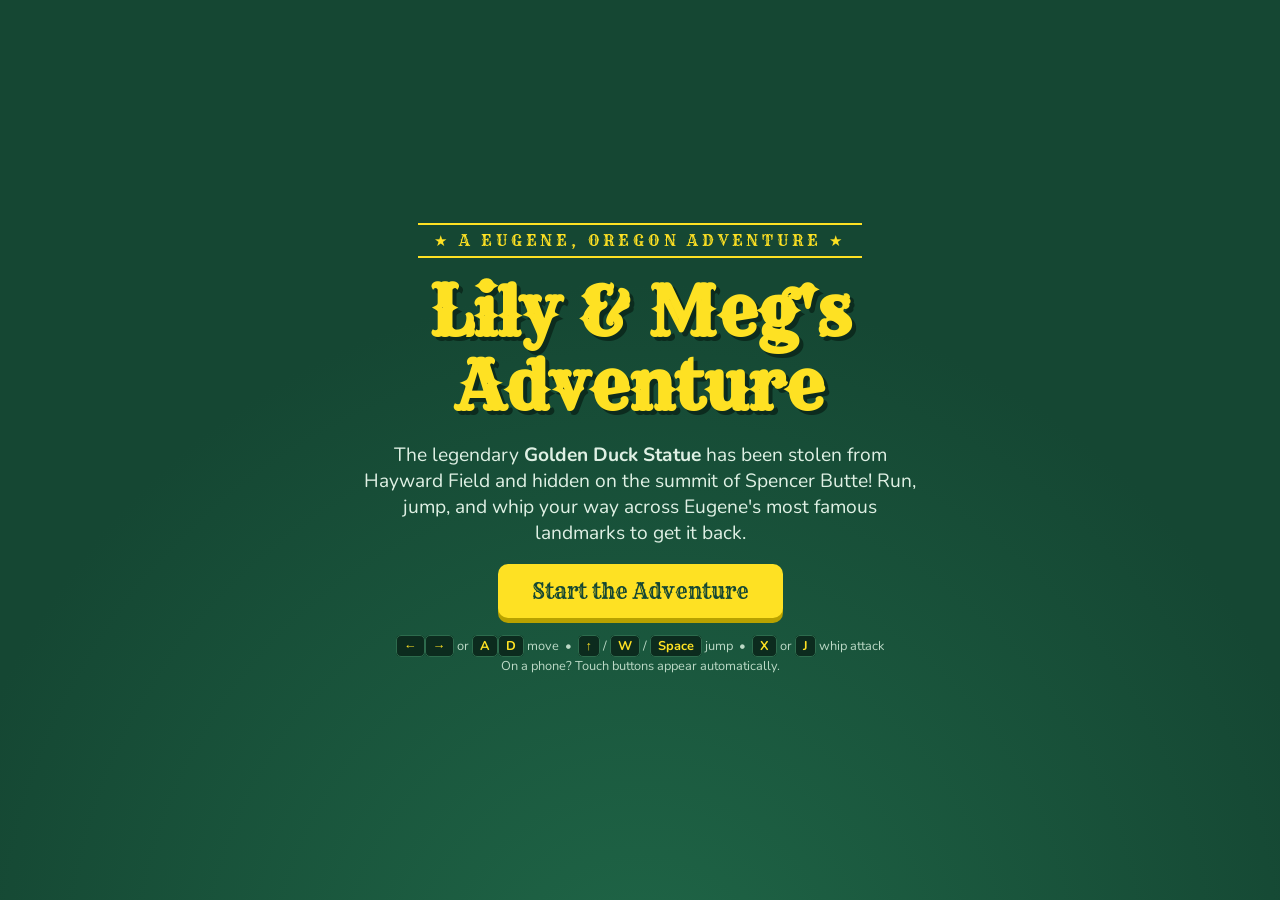
==== play.html @ 5f243b73 "Add files via upload" ====
<!DOCTYPE html>
<html lang="en">
<head>
<meta charset="UTF-8">
<meta name="viewport" content="width=device-width, initial-scale=1.0, user-scalable=no">
<title>Lily and Meg's Adventure — A Eugene, Oregon RPG</title>
<link rel="preconnect" href="https://fonts.googleapis.com">
<link href="https://fonts.googleapis.com/css2?family=Rye&family=Nunito:wght@400;700;900&display=swap" rel="stylesheet">
<style>
  :root{
    --uo-green:#154733;
    --uo-yellow:#FEE123;
    --sky:#bfe3f0;
    --dirt:#8a5a33;
    --cream:#fdf6e3;
    --ink:#1d2a23;
    --danger:#c0392b;
  }
  *{box-sizing:border-box;margin:0;padding:0;-webkit-tap-highlight-color:transparent;}
  html,body{height:100%;}
  body{
    font-family:'Nunito',sans-serif;
    background:var(--uo-green);
    color:var(--cream);
    overflow:hidden;
    user-select:none;
  }
  .screen{
    position:fixed;inset:0;
    display:flex;flex-direction:column;align-items:center;justify-content:center;
    gap:18px;padding:20px;text-align:center;
    background:
      radial-gradient(circle at 50% 110%, #1f6647 0%, var(--uo-green) 60%);
    z-index:10;
  }
  .hidden{display:none !important;}
  h1.title{
    font-family:'Rye',serif;
    font-size:clamp(2rem,7vw,4.2rem);
    color:var(--uo-yellow);
    text-shadow:4px 4px 0 #0c2b1e;
    line-height:1.1;
  }
  .subtitle{
    font-size:clamp(.95rem,2.5vw,1.2rem);
    max-width:560px;
    color:#dff0e4;
  }
  .wanted-banner{
    font-family:'Rye',serif;
    letter-spacing:.25em;
    color:var(--uo-yellow);
    border-top:2px solid var(--uo-yellow);
    border-bottom:2px solid var(--uo-yellow);
    padding:6px 16px;
    font-size:clamp(.7rem,2vw,.95rem);
  }
  button.btn{
    font-family:'Rye',serif;
    font-size:clamp(1rem,3vw,1.3rem);
    background:var(--uo-yellow);
    color:var(--uo-green);
    border:none;border-radius:10px;
    padding:14px 34px;
    cursor:pointer;
    box-shadow:0 5px 0 #b8a200;
    transition:transform .08s;
  }
  button.btn:active{transform:translateY(4px);box-shadow:0 1px 0 #b8a200;}
  .char-row{display:flex;gap:24px;flex-wrap:wrap;justify-content:center;}
  .char-card{
    background:var(--cream);
    color:var(--ink);
    border-radius:16px;
    padding:14px;
    width:min(230px,42vw);
    cursor:pointer;
    border:5px solid transparent;
    transition:transform .12s,border-color .12s;
  }
  .char-card:hover{transform:translateY(-6px) rotate(-1deg);}
  .char-card.selected{border-color:var(--uo-yellow);transform:translateY(-6px);}
  .char-card img{
    width:100%;aspect-ratio:3/4;object-fit:cover;object-position:top;
    border-radius:10px;
  }
  .char-card h3{font-family:'Rye',serif;margin-top:10px;font-size:1.3rem;color:var(--uo-green);}
  .char-card p{font-size:.8rem;line-height:1.4;margin-top:4px;}
  .controls-hint{font-size:.8rem;color:#bcd9c6;max-width:520px;line-height:1.6;}
  kbd{
    background:#0c2b1e;border-radius:5px;padding:1px 7px;
    font-family:'Nunito';font-weight:700;color:var(--uo-yellow);
    border:1px solid #2d6b4d;
  }

  /* ---- game layer ---- */
  #gameWrap{position:fixed;inset:0;background:var(--sky);}
  canvas{display:block;width:100%;height:100%;image-rendering:pixelated;}
  #hud{
    position:fixed;top:0;left:0;right:0;
    display:flex;align-items:center;gap:14px;
    padding:10px 14px;
    pointer-events:none;
    z-index:5;
  }
  #hudFace{
    width:52px;height:52px;border-radius:50%;
    object-fit:cover;object-position:top;
    border:3px solid var(--uo-yellow);
    background:#fff;
  }
  #hearts{font-size:1.4rem;letter-spacing:2px;filter:drop-shadow(1px 2px 0 rgba(0,0,0,.3));}
  #coinBox{
    font-weight:900;color:var(--uo-green);
    background:var(--uo-yellow);
    border-radius:99px;padding:4px 14px;
    box-shadow:0 3px 0 rgba(0,0,0,.25);
  }
  #zoneName{
    margin-left:auto;
    font-family:'Rye',serif;
    color:var(--uo-green);
    background:rgba(253,246,227,.85);
    padding:4px 14px;border-radius:8px;
    font-size:clamp(.7rem,2.2vw,1rem);
  }

  /* dialogue */
  #dialogue{
    position:fixed;left:50%;bottom:110px;transform:translateX(-50%);
    width:min(640px,92vw);
    background:var(--cream);color:var(--ink);
    border:4px solid var(--uo-green);
    border-radius:14px;
    padding:16px 18px;
    z-index:6;
    box-shadow:0 10px 30px rgba(0,0,0,.35);
  }
  #dialogue h4{font-family:'Rye',serif;color:var(--uo-green);margin-bottom:6px;}
  #dialogue p{font-size:.95rem;line-height:1.5;margin-bottom:12px;}
  .choices{display:flex;gap:10px;flex-wrap:wrap;}
  .choices button{
    flex:1;min-width:150px;
    font-family:'Nunito';font-weight:900;font-size:.85rem;
    background:var(--uo-green);color:var(--cream);
    border:none;border-radius:9px;padding:10px 12px;cursor:pointer;
  }
  .choices button:hover{background:#1f6647;}

  /* touch controls */
  #touch{
    position:fixed;bottom:0;left:0;right:0;
    display:flex;justify-content:space-between;
    padding:14px 16px;z-index:5;
  }
  .tgroup{display:flex;gap:12px;}
  .tbtn{
    width:64px;height:64px;border-radius:50%;
    background:rgba(21,71,51,.55);
    border:3px solid rgba(254,225,35,.8);
    color:var(--uo-yellow);
    font-size:1.5rem;font-weight:900;
    display:flex;align-items:center;justify-content:center;
    touch-action:none;
  }
  @media (hover:hover) and (pointer:fine){ #touch{display:none;} }

  /* toast */
  #toast{
    position:fixed;top:74px;left:50%;transform:translateX(-50%);
    background:var(--uo-green);color:var(--uo-yellow);
    font-weight:900;padding:8px 20px;border-radius:99px;
    z-index:7;opacity:0;transition:opacity .3s;
    border:2px solid var(--uo-yellow);
    pointer-events:none;
    font-size:.9rem;text-align:center;
  }
  .photo-credit{font-size:.65rem;color:#7fae92;}
</style>
</head>
<body>

<!-- ============ TITLE SCREEN ============ -->
<div id="titleScreen" class="screen">
  <div class="wanted-banner">★ A EUGENE, OREGON ADVENTURE ★</div>
  <h1 class="title">Lily &amp; Meg's<br>Adventure</h1>
  <p class="subtitle">The legendary <b>Golden Duck Statue</b> has been stolen from Hayward Field and hidden on the summit of Spencer Butte! Run, jump, and whip your way across Eugene's most famous landmarks to get it back.</p>
  <button class="btn" id="startBtn">Start the Adventure</button>
  <p class="controls-hint">
    <kbd>←</kbd><kbd>→</kbd> or <kbd>A</kbd><kbd>D</kbd> move &nbsp;•&nbsp;
    <kbd>↑</kbd> / <kbd>W</kbd> / <kbd>Space</kbd> jump &nbsp;•&nbsp;
    <kbd>X</kbd> or <kbd>J</kbd> whip attack<br>
    On a phone? Touch buttons appear automatically.
  </p>
</div>

<!-- ============ CHARACTER SELECT ============ -->
<div id="charScreen" class="screen hidden">
  <h1 class="title" style="font-size:clamp(1.6rem,5vw,2.6rem)">Choose Your Hero</h1>
  <div class="char-row">
    <div class="char-card" id="cardMeg" onclick="selectChar('meg')">
      <img src="Meg.jpg" alt="Meg">
      <h3>Meg</h3>
      <p>Tough as old growth timber. Her whip swing is a little stronger, and she starts with an extra heart.</p>
    </div>
    <div class="char-card" id="cardLily" onclick="selectChar('lily')">
      <img src="lily.png" alt="Lily">
      <h3>Lily &amp; Mako</h3>
      <p>Quick on her feet, and her cat Mako tags along — Mako sniffs out bonus Duck Bucks as you explore.</p>
    </div>
  </div>
  <button class="btn" id="playBtn" disabled style="opacity:.5">Ride Out</button>
</div>

<!-- ============ WIN SCREEN ============ -->
<div id="winScreen" class="screen hidden">
  <div class="wanted-banner">★ REWARD CLAIMED ★</div>
  <h1 class="title" style="font-size:clamp(1.8rem,6vw,3.2rem)">The Golden Duck<br>Is Safe!</h1>
  <p class="subtitle" id="winText"></p>
  <button class="btn" onclick="location.reload()">Play Again</button>
</div>

<!-- ============ GAME ============ -->
<div id="gameWrap" class="hidden">
  <canvas id="game"></canvas>
  <div id="hud">
    <img id="hudFace" src="Meg.jpg" alt="">
    <span id="hearts"></span>
    <span id="coinBox">🦆 0</span>
    <span id="zoneName">Willamette Riverfront</span>
  </div>
  <div id="dialogue" class="hidden">
    <h4 id="dTitle"></h4>
    <p id="dText"></p>
    <div class="choices" id="dChoices"></div>
  </div>
  <div id="toast"></div>
  <div id="touch">
    <div class="tgroup">
      <div class="tbtn" id="tLeft">◀</div>
      <div class="tbtn" id="tRight">▶</div>
    </div>
    <div class="tgroup">
      <div class="tbtn" id="tAttack">✦</div>
      <div class="tbtn" id="tJump">▲</div>
    </div>
  </div>
</div>

<script>
"use strict";
/* =====================================================
   LILY & MEG'S ADVENTURE
   A Cactus-McCoy-inspired side-scroller set in Eugene, OR
   ===================================================== */

// ---------- screens & character select ----------
let chosen = null;
const $ = id => document.getElementById(id);

$('startBtn').onclick = () => { $('titleScreen').classList.add('hidden'); $('charScreen').classList.remove('hidden'); };

function selectChar(c){
  chosen = c;
  $('cardMeg').classList.toggle('selected', c==='meg');
  $('cardLily').classList.toggle('selected', c==='lily');
  const b = $('playBtn'); b.disabled = false; b.style.opacity = 1;
}
window.selectChar = selectChar;

$('playBtn').onclick = () => {
  if(!chosen) return;
  $('charScreen').classList.add('hidden');
  $('gameWrap').classList.remove('hidden');
  startGame(chosen);
};

// ---------- canvas setup ----------
const cv = $('game'), ctx = cv.getContext('2d');
let W=0,H=0,SCALE=1;
function resize(){
  W = cv.width  = window.innerWidth  * devicePixelRatio;
  H = cv.height = window.innerHeight * devicePixelRatio;
  SCALE = H / 560;   // the world is 560 units tall — always fit it to the screen
}
window.addEventListener('resize', resize); resize();

// ---------- world definition ----------
const WORLD_W = 7600;
const GROUND_Y = 470;          // world units; world is ~560 tall
const GRAV = 0.62, MOVE = 0.85, MAXVX = 5.2, JUMP = -12.6, FRICTION = 0.82;

// gaps in the ground = the Willamette river / mill race
const gaps = [ [1280,1420], [2980,3120], [4660,4830], [6120,6260] ];

// floating platforms  [x, y, w]
const plats = [
  [1240,395,80],[1330,350,90],          // river hop 1
  [1700,380,110],[2150,360,120],
  [2930,390,90],[3040,345,100],         // river hop 2
  [3450,370,130],[3900,330,110],
  [4600,400,80],[4700,355,90],[4790,395,80],  // river hop 3
  [5200,360,140],[5650,330,120],
  [6080,395,80],[6180,350,95],          // river hop 4
  [6600,370,130],[6950,320,120],[7180,275,110]  // climb to summit
];

// zones / landmarks  [startX, name]
const zones = [
  [0,    "Willamette Riverfront"],
  [1450, "Skinner Butte"],
  [2700, "Eugene Saturday Market"],
  [4000, "Hayward Field"],
  [5350, "Autzen Stadium"],
  [6500, "Spencer Butte Summit Trail"]
];

// coins (Duck Bucks)
let coins = [];
function seedCoins(){
  coins = [];
  const spots = [300,420,540,900,1050,1265,1370,1740,1980,2180,2400,2620,
                 2960,3075,3300,3490,3700,3940,4200,4420,4630,4725,4815,
                 5000,5240,5500,5690,5900,6110,6210,6450,6640,6850,6990,7210,7350];
  for(const x of spots){
    let y = GROUND_Y - 60;
    for(const p of plats){ if(x>=p[0]-10 && x<=p[0]+p[2]+10) y = p[1]-42; }
    coins.push({x, y, taken:false, t:Math.random()*6});
  }
}

// enemies
let enemies = [];
function seedEnemies(){
  enemies = [
    goose(760), goose(1850), cloud(1100,330), football(2300),
    goose(2550), cloud(2870,300), goose(3350), football(3650),
    cloud(3520,310), goose(4150), football(4350), goose(4980),
    cloud(4740,300), goose(5450), football(5750), goose(5980),
    cloud(6160,305), goose(6700), football(7050), goose(7300)
  ];
}
function goose(x){ return {kind:'goose', x, y:GROUND_Y-34, w:34, h:34, dir:1, range:[x-110,x+110], hp:2, dead:false, t:Math.random()*9}; }
function cloud(x,y){ return {kind:'cloud', x, y, baseY:y, w:46, h:30, hp:2, dead:false, t:Math.random()*9}; }
function football(x){ return {kind:'ball', x, y:GROUND_Y-26, w:26, h:26, vy:0, dir:1, range:[x-140,x+140], hp:1, dead:false, t:0}; }

// landmark dialogue events  {x, title, text, choices:[{label, effect, toast}]}
let events;
function seedEvents(){
  events = [
    { x:1500, done:false, title:"Skinner Butte",
      text:"You reach the foot of Skinner Butte, the big hill watching over downtown. A friendly hiker waves. \"The trail's steep — want a granola bar, or a tip about the path ahead?\"",
      choices:[
        {label:"Take the granola bar (+1 heart)", effect:s=>{s.hp=Math.min(s.maxHp,s.hp+1);}, toast:"+1 heart!"},
        {label:"Take the tip (+5 Duck Bucks)", effect:s=>{s.coins+=5;}, toast:"\"Mind the geese by the river!\" +5 🦆"}
      ]},
    { x:2780, done:false, title:"Eugene Saturday Market",
      text:"Stalls, music, and the smell of fresh bread — it's the Saturday Market! A vendor admires your courage. \"Trade you, traveler. What'll it be?\"",
      choices:[
        {label:"Hearty soup (+1 heart)", effect:s=>{s.hp=Math.min(s.maxHp,s.hp+1);}, toast:"Warm and restored! +1 heart"},
        {label:"Lucky tie-dye bandana (+8 🦆)", effect:s=>{s.coins+=8;}, toast:"Stylish AND profitable! +8 🦆"}
      ]},
    { x:4080, done:false, title:"Hayward Field",
      text:"The legendary track at Hayward Field gleams. A coach jogs over: \"This is where the Golden Duck was stolen! Take a lap with me and I'll teach you something.\"",
      choices:[
        {label:"Sprint training (move faster!)", effect:s=>{s.speedBoost=1.18;}, toast:"Track speed unlocked! 🏃"},
        {label:"High-jump drills (jump higher!)", effect:s=>{s.jumpBoost=1.1;}, toast:"Hayward hops unlocked! ⬆"}
      ]},
    { x:5430, done:false, title:"Autzen Stadium",
      text:"Autzen Stadium roars even when it's empty. A groundskeeper leans on his rake: \"The thief headed for Spencer Butte. It gets rough out there — pick your boost.\"",
      choices:[
        {label:"Full heal + 1 max heart", effect:s=>{s.maxHp+=1; s.hp=s.maxHp;}, toast:"GO DUCKS! Max hearts up!"},
        {label:"Pocketful of Duck Bucks (+12)", effect:s=>{s.coins+=12;}, toast:"Cha-ching! +12 🦆"}
      ]},
    { x:6560, done:false, title:"Spencer Butte Trailhead",
      text:"The summit trail rises ahead through the firs. Almost there. Mist rolls in... the Golden Duck glints somewhere above. One last push!",
      choices:[
        {label:"Let's finish this!", effect:()=>{}, toast:"To the summit!"}
      ]}
  ];
}

// ---------- player ----------
let P, cam, running=false, paused=false, won=false;
let mako = null;

function startGame(char){
  seedCoins(); seedEnemies(); seedEvents();
  P = {
    char,
    x:120, y:GROUND_Y-60, w:30, h:56,
    vx:0, vy:0, onGround:false, face:1,
    hp: char==='meg'?4:3,
    maxHp: char==='meg'?4:3,
    coins:0,
    atkPower: char==='meg'?2:1,
    speedBoost:1, jumpBoost:1,
    attackT:0, hurtT:0, checkpoint:{x:120,y:GROUND_Y-60},
    walkT:0
  };
  if(char==='lily') mako = {x:60,y:GROUND_Y-20,vx:0,vy:0,t:0, sniffT:0};
  else mako = null;
  $('hudFace').src = char==='meg' ? 'Meg.jpg' : 'lily.png';
  cam = {x:0};
  running = true; won=false;
  updateHud();
  requestAnimationFrame(loop);
}

// ---------- input ----------
const keys = {};
window.addEventListener('keydown', e=>{
  keys[e.key.toLowerCase()] = true;
  if([' ','arrowup','arrowdown','arrowleft','arrowright'].includes(e.key.toLowerCase())) e.preventDefault();
});
window.addEventListener('keyup', e=> keys[e.key.toLowerCase()] = false);

function bindTouch(id,key){
  const el = $(id);
  const on  = e=>{e.preventDefault(); keys[key]=true;};
  const off = e=>{e.preventDefault(); keys[key]=false;};
  el.addEventListener('touchstart',on); el.addEventListener('touchend',off); el.addEventListener('touchcancel',off);
}
bindTouch('tLeft','arrowleft'); bindTouch('tRight','arrowright');
bindTouch('tJump','arrowup');   bindTouch('tAttack','x');

// ---------- helpers ----------
function overGap(x){ return gaps.some(g => x>g[0] && x<g[1]); }
function showToast(msg){
  const t = $('toast'); t.textContent = msg; t.style.opacity = 1;
  clearTimeout(t._tm); t._tm = setTimeout(()=>t.style.opacity=0, 1800);
}
function updateHud(){
  $('hearts').textContent = '❤️'.repeat(P.hp) + '🖤'.repeat(P.maxHp-P.hp);
  $('coinBox').textContent = '🦆 ' + P.coins;
  let zn = zones[0][1];
  for(const z of zones) if(P.x >= z[0]) zn = z[1];
  $('zoneName').textContent = zn;
}

// ---------- dialogue ----------
function openDialogue(ev){
  paused = true;
  $('dTitle').textContent = ev.title;
  $('dText').textContent = ev.text;
  const box = $('dChoices'); box.innerHTML='';
  ev.choices.forEach(c=>{
    const b = document.createElement('button');
    b.textContent = c.label;
    b.onclick = ()=>{
      c.effect(P);
      showToast(c.toast);
      $('dialogue').classList.add('hidden');
      paused = false;
      updateHud();
    };
    box.appendChild(b);
  });
  $('dialogue').classList.remove('hidden');
}

// ---------- update ----------
function update(){
  if(paused) return;

  // movement
  const L = keys['arrowleft']||keys['a'], R = keys['arrowright']||keys['d'];
  if(L){ P.vx -= MOVE*P.speedBoost; P.face=-1; }
  if(R){ P.vx += MOVE*P.speedBoost; P.face=1; }
  if(!L&&!R) P.vx *= FRICTION;
  const mx = MAXVX*P.speedBoost;
  P.vx = Math.max(-mx, Math.min(mx, P.vx));

  if((keys['arrowup']||keys['w']||keys[' ']) && P.onGround){
    P.vy = JUMP*P.jumpBoost; P.onGround = false;
  }

  // attack
  if((keys['x']||keys['j']) && P.attackT<=0) P.attackT = 22;
  if(P.attackT>0) P.attackT--;
  if(P.hurtT>0) P.hurtT--;

  P.vy += GRAV;
  P.x += P.vx;
  P.y += P.vy;
  P.x = Math.max(10, Math.min(WORLD_W-40, P.x));
  if(Math.abs(P.vx)>.5 && P.onGround) P.walkT++;

  // ground & platform collision
  P.onGround = false;
  const feet = P.y + P.h;
  if(!overGap(P.x + P.w/2)){
    if(feet >= GROUND_Y && P.vy >= 0 && feet - P.vy <= GROUND_Y + 14){
      P.y = GROUND_Y - P.h; P.vy = 0; P.onGround = true;
    }
  }
  for(const p of plats){
    if(P.x+P.w > p[0] && P.x < p[0]+p[2]){
      if(feet >= p[1] && feet - P.vy <= p[1]+12 && P.vy >= 0){
        P.y = p[1]-P.h; P.vy = 0; P.onGround = true;
      }
    }
  }

  // fell in the river
  if(P.y > 700){ hurt(1, true); }

  // checkpoints at zone starts
  for(const z of zones){
    if(P.x >= z[0] && P.checkpoint.x < z[0]){
      P.checkpoint = {x:z[0]+30, y:GROUND_Y-60};
    }
  }

  // coins
  for(const c of coins){
    if(c.taken) continue;
    c.t += .12;
    if(Math.abs(P.x+P.w/2 - c.x) < 26 && Math.abs(P.y+P.h/2 - c.y) < 36){
      c.taken = true; P.coins++; updateHud();
    }
  }

  // mako the cat (lily only) — follows, and occasionally sniffs out bonus bucks
  if(mako){
    mako.t += .15;
    const tx = P.x - 46*P.face;
    mako.vx += (tx - mako.x)*0.045;
    mako.vx *= .82;
    mako.x += mako.vx;
    let my = GROUND_Y-20;
    if(!overGap(mako.x+10)) mako.y += (my - mako.y)*.2;
    else mako.y = P.y+30;
    mako.sniffT++;
    if(mako.sniffT > 60*18){      // every ~18 seconds
      mako.sniffT = 0;
      P.coins += 2; updateHud();
      showToast("Mako sniffed out 2 Duck Bucks! 🐈");
    }
  }

  // enemies
  for(const e of enemies){
    if(e.dead) continue;
    e.t += .1;
    if(e.kind==='goose'){
      e.x += e.dir*1.3;
      if(e.x < e.range[0] || e.x > e.range[1]) e.dir*=-1;
    }else if(e.kind==='cloud'){
      e.y = e.baseY + Math.sin(e.t)*22;
      e.x += Math.cos(e.t*.6)*.7;
    }else if(e.kind==='ball'){
      e.x += e.dir*2.1;
      if(e.x < e.range[0] || e.x > e.range[1]) e.dir*=-1;
      e.vy += GRAV;
      e.y += e.vy;
      if(e.y+e.h >= GROUND_Y){ e.y = GROUND_Y-e.h; e.vy = -9; }
    }

    // whip hit
    if(P.attackT > 12){
      const reach = 58;
      const hx = P.face===1 ? P.x+P.w : P.x-reach;
      if(e.x+e.w > hx && e.x < hx+reach && Math.abs((e.y+e.h/2)-(P.y+P.h/2)) < 55){
        e.hp -= P.atkPower;
        if(e.hp<=0){ e.dead = true; P.coins += 3; updateHud(); showToast("+3 🦆"); }
        else { e.x += P.face*36; }
        P.attackT = 12;
      }
    }
    // touch damage
    if(!e.dead && P.hurtT<=0 &&
       P.x+P.w > e.x && P.x < e.x+e.w &&
       P.y+P.h > e.y && P.y < e.y+e.h){
      hurt(1,false);
      P.vx = (P.x < e.x ? -7 : 7);
      P.vy = -6;
    }
  }

  // landmark events
  for(const ev of events){
    if(!ev.done && P.x >= ev.x){ ev.done = true; openDialogue(ev); }
  }

  // WIN — summit flag
  if(P.x > 7380 && !won){
    won = true; running = false;
    const name = P.char==='meg' ? 'Meg' : 'Lily';
    const buddy = P.char==='lily' ? ' With Mako purring on her shoulder, she' : ' She';
    $('winText').textContent =
      name + " climbed the last switchback of Spencer Butte and pried the Golden Duck from the bandit's stash. " +
      buddy + " carried it home past Autzen, Hayward Field, the Saturday Market, and Skinner Butte as all of Eugene cheered. " +
      "Final treasure: " + P.coins + " Duck Bucks! 🦆";
    $('gameWrap').classList.add('hidden');
    $('winScreen').classList.remove('hidden');
  }

  // camera
  const viewW = W/SCALE;
  cam.x = Math.max(0, Math.min(WORLD_W - viewW, P.x - viewW*0.42));
}

function hurt(n, fell){
  P.hp -= n; P.hurtT = 70;
  if(P.hp <= 0 || fell){
    if(P.hp<=0){ P.hp = P.maxHp; showToast("Ouch! Back to the last landmark…"); }
    else showToast("Splash! 🌊");
    P.x = P.checkpoint.x; P.y = P.checkpoint.y; P.vx=0; P.vy=0;
    if(mako){ mako.x = P.x-40; mako.y = GROUND_Y-20; }
  }
  updateHud();
}

// ---------- drawing ----------
function loop(){
  if(running){ update(); draw(); requestAnimationFrame(loop); }
}

function draw(){
  ctx.setTransform(1,0,0,1,0,0);
  ctx.clearRect(0,0,W,H);
  ctx.setTransform(SCALE,0,0,SCALE, -cam.x*SCALE, 0);

  const vx0 = cam.x, vx1 = cam.x + W/SCALE;

  // sky
  const sky = ctx.createLinearGradient(0,0,0,560);
  sky.addColorStop(0,'#aee0f2'); sky.addColorStop(1,'#e8f6dc');
  ctx.fillStyle = sky; ctx.fillRect(vx0,-200,vx1-vx0,900);

  drawParallaxHills(vx0,vx1);
  drawLandmarks(vx0,vx1);

  // ground
  for(let gx = Math.floor(vx0/40)*40; gx < vx1; gx+=40){
    if(overGap(gx+20)) continue;
    ctx.fillStyle = '#5ea35e';
    ctx.fillRect(gx,GROUND_Y,40,12);
    ctx.fillStyle = '#8a5a33';
    ctx.fillRect(gx,GROUND_Y+12,40,120);
  }
  // river in gaps
  for(const g of gaps){
    if(g[1]<vx0||g[0]>vx1) continue;
    ctx.fillStyle = '#3f7fb5';
    ctx.fillRect(g[0],GROUND_Y+40,g[1]-g[0],100);
    ctx.fillStyle = 'rgba(255,255,255,.5)';
    for(let i=0;i<4;i++){
      const wx = g[0]+ (g[1]-g[0])*( (i*.27 + (performance.now()/2000)) %1 );
      ctx.fillRect(wx, GROUND_Y+52+i*16, 22, 3);
    }
  }
  // platforms
  for(const p of plats){
    if(p[0]+p[2]<vx0||p[0]>vx1) continue;
    ctx.fillStyle = '#7a4f2b'; ctx.fillRect(p[0],p[1],p[2],14);
    ctx.fillStyle = '#5ea35e'; ctx.fillRect(p[0],p[1],p[2],5);
  }

  // coins
  for(const c of coins){
    if(c.taken || c.x<vx0-40 || c.x>vx1+40) continue;
    const bob = Math.sin(c.t)*4;
    ctx.save(); ctx.translate(c.x, c.y+bob);
    ctx.fillStyle = '#FEE123'; ctx.beginPath(); ctx.arc(0,0,11,0,7); ctx.fill();
    ctx.strokeStyle = '#b8a200'; ctx.lineWidth=2; ctx.stroke();
    ctx.fillStyle = '#154733'; ctx.font='bold 11px Nunito'; ctx.textAlign='center'; ctx.textBaseline='middle';
    ctx.fillText('🦆',0,1);
    ctx.restore();
  }

  // enemies
  for(const e of enemies){ if(!e.dead && e.x>vx0-80 && e.x<vx1+80) drawEnemy(e); }

  // summit flag
  drawFlag(7400);

  if(mako) drawMako();
  drawPlayer();
}

function drawParallaxHills(vx0,vx1){
  ctx.save();
  ctx.translate(cam.x*0.5,0);   // slow layer
  ctx.fillStyle = '#9cc4a0';
  for(let i=-1;i<14;i++){
    const hx = i*640 ;
    ctx.beginPath(); ctx.arc(hx,520,260,Math.PI,0); ctx.fill();
  }
  ctx.restore();
  ctx.save();
  ctx.translate(cam.x*0.25,0);
  ctx.fillStyle = '#b9d8b0';
  for(let i=-1;i<10;i++){
    const hx = i*900+300;
    ctx.beginPath(); ctx.arc(hx,540,330,Math.PI,0); ctx.fill();
  }
  ctx.restore();
  // firs scattered (parallax mid)
  ctx.save();
  ctx.translate(cam.x*0.15,0);
  for(let i=0;i<26;i++){
    const tx = i*430+90;
    fir(tx, 470, 0.8+((i*37)%3)*0.25, '#2e6b46');
  }
  ctx.restore();
}
function fir(x,baseY,s,color){
  ctx.fillStyle = color;
  for(let l=0;l<3;l++){
    const w = (54-l*13)*s, h=34*s, y = baseY-(l*26*s);
    ctx.beginPath();
    ctx.moveTo(x, y-h); ctx.lineTo(x-w/2,y); ctx.lineTo(x+w/2,y); ctx.fill();
  }
  ctx.fillStyle = '#5b3a1e';
  ctx.fillRect(x-4*s,baseY,8*s,14*s);
}

function sign(x, label){
  ctx.fillStyle = '#5b3a1e'; ctx.fillRect(x-4,GROUND_Y-66,8,66);
  ctx.fillStyle = '#fdf6e3'; ctx.fillRect(x-66,GROUND_Y-96,132,36);
  ctx.strokeStyle = '#154733'; ctx.lineWidth = 3; ctx.strokeRect(x-66,GROUND_Y-96,132,36);
  ctx.fillStyle = '#154733'; ctx.font = 'bold 11px Nunito';
  ctx.textAlign = 'center'; ctx.textBaseline='middle';
  ctx.fillText(label, x, GROUND_Y-78, 124);
}

function drawLandmarks(vx0,vx1){
  // Skinner Butte — green hill with flagpole, ~1500-2300
  if(2400>vx0 && 1450<vx1){
    ctx.fillStyle = '#4f8d5d';
    ctx.beginPath(); ctx.moveTo(1500,GROUND_Y);
    ctx.quadraticCurveTo(1950,140,2400,GROUND_Y); ctx.fill();
    fir(1750,330,1,'#2e6b46'); fir(2100,320,1.1,'#2e6b46'); fir(1950,250,0.9,'#1f5236');
    ctx.fillStyle='#888'; ctx.fillRect(1948,160,4,60);
    ctx.fillStyle='#c0392b'; ctx.fillRect(1952,160,26,14);
    sign(1520,"SKINNER BUTTE");
  }
  // Saturday Market — striped stalls ~2780-3500
  if(3600>vx0 && 2700<vx1){
    for(let i=0;i<3;i++){
      const sx = 2820+i*240;
      ctx.fillStyle = '#fdf6e3'; ctx.fillRect(sx,GROUND_Y-110,150,110);
      ctx.fillStyle = i%2? '#c0392b':'#154733';
      for(let s2=0;s2<5;s2++){ if(s2%2===0){ ctx.fillRect(sx+s2*30,GROUND_Y-140,30,34);} }
      ctx.fillStyle = '#FEE123';
      for(let s2=1;s2<5;s2+=2){ ctx.fillRect(sx+s2*30,GROUND_Y-140,30,34); }
      ctx.fillStyle='#5b3a1e';
      ctx.fillRect(sx+8,GROUND_Y-60,40,60); ctx.fillRect(sx+100,GROUND_Y-60,40,60);
    }
    sign(2760,"SATURDAY MARKET");
  }
  // Hayward Field — tower + track ~4080-4600
  if(4750>vx0 && 4000<vx1){
    ctx.fillStyle = '#b7410e';                     // track
    ctx.fillRect(4080,GROUND_Y-8,520,8);
    ctx.fillStyle = '#fff';
    for(let i=0;i<9;i++) ctx.fillRect(4090+i*58,GROUND_Y-6,30,2);
    // the iconic Hayward tower
    ctx.fillStyle = '#d9cfc0';
    ctx.beginPath(); ctx.moveTo(4360,GROUND_Y-8); ctx.lineTo(4385,GROUND_Y-235); ctx.lineTo(4430,GROUND_Y-235); ctx.lineTo(4455,GROUND_Y-8); ctx.fill();
    ctx.fillStyle = '#154733'; ctx.fillRect(4385,GROUND_Y-235,45,16);
    ctx.fillStyle = '#FEE123'; ctx.font='bold 12px Nunito'; ctx.textAlign='center';
    ctx.fillText('O', 4407, GROUND_Y-222);
    // grandstand canopy
    ctx.fillStyle = '#9aa7ad';
    ctx.beginPath(); ctx.moveTo(4460,GROUND_Y-8); ctx.quadraticCurveTo(4560,GROUND_Y-150,4660,GROUND_Y-8); ctx.fill();
    sign(4040,"HAYWARD FIELD");
  }
  // Autzen Stadium ~5430-6000
  if(6100>vx0 && 5350<vx1){
    ctx.fillStyle = '#154733';
    ctx.beginPath(); ctx.moveTo(5480,GROUND_Y); ctx.quadraticCurveTo(5740,GROUND_Y-260,6000,GROUND_Y); ctx.fill();
    ctx.fillStyle = '#FEE123'; ctx.font="bold 26px 'Rye'"; ctx.textAlign='center';
    ctx.fillText('AUTZEN', 5740, GROUND_Y-90);
    ctx.fillStyle = '#9aa7ad';
    ctx.fillRect(5560,GROUND_Y-170,10,60); ctx.fillRect(5910,GROUND_Y-170,10,60); // light poles
    ctx.fillStyle = '#e8e8e8';
    ctx.fillRect(5544,GROUND_Y-186,42,16); ctx.fillRect(5894,GROUND_Y-186,42,16);
    sign(5390,"AUTZEN STADIUM");
  }
  // Spencer Butte — big summit at the end
  if(7600>vx0 && 6500<vx1){
    ctx.fillStyle = '#3f7a52';
    ctx.beginPath(); ctx.moveTo(6560,GROUND_Y);
    ctx.quadraticCurveTo(7100,60,7600,GROUND_Y); ctx.fill();
    ctx.fillStyle = '#6e6e6e';                      // rocky cap
    ctx.beginPath(); ctx.moveTo(7020,250); ctx.quadraticCurveTo(7100,120,7220,240); ctx.fill();
    fir(6750,360,1.2,'#1f5236'); fir(6900,300,1,'#2e6b46'); fir(7300,300,1.1,'#1f5236');
    sign(6540,"SPENCER BUTTE");
  }
}

function drawFlag(x){
  ctx.fillStyle='#888'; ctx.fillRect(x,GROUND_Y-130,5,130);
  ctx.fillStyle='#FEE123';
  ctx.beginPath(); ctx.moveTo(x+5,GROUND_Y-130); ctx.lineTo(x+70,GROUND_Y-112); ctx.lineTo(x+5,GROUND_Y-94); ctx.fill();
  ctx.fillStyle='#154733'; ctx.font='bold 13px Nunito'; ctx.textAlign='left';
  ctx.fillText('🏆', x+16, GROUND_Y-106);
}

function drawEnemy(e){
  ctx.save(); ctx.translate(e.x+e.w/2, e.y+e.h/2);
  if(e.kind==='goose'){
    ctx.scale(e.dir,1);
    ctx.fillStyle='#777';                                  // body
    ctx.beginPath(); ctx.ellipse(0,4,16,11,0,0,7); ctx.fill();
    ctx.fillStyle='#222';                                  // neck/head (canada goose!)
    ctx.fillRect(8,-14,6,16);
    ctx.beginPath(); ctx.arc(11,-15,6,0,7); ctx.fill();
    ctx.fillStyle='#fff'; ctx.fillRect(8,-13,7,4);         // chinstrap
    ctx.fillStyle='#e89b3c'; ctx.fillRect(15,-17,8,4);     // beak
    ctx.fillStyle='#e89b3c';
    ctx.fillRect(-4,14,3,6); ctx.fillRect(4,14,3,6);
  }else if(e.kind==='cloud'){
    ctx.fillStyle='#6c7a89';
    ctx.beginPath();
    ctx.arc(-12,0,12,0,7); ctx.arc(2,-6,14,0,7); ctx.arc(14,2,11,0,7);
    ctx.fill();
    ctx.fillStyle='#3f7fb5';
    const d = (e.t*30)%18;
    ctx.fillRect(-8, 12+d*0.6, 3,7); ctx.fillRect(6, 10+((d+9)%18)*0.6, 3,7);
    ctx.fillStyle='#fff'; ctx.fillRect(-9,-4,4,4); ctx.fillRect(5,-7,4,4); // angry eyes
  }else{
    ctx.rotate(e.t*2*e.dir);
    ctx.fillStyle='#7a4f2b';
    ctx.beginPath(); ctx.ellipse(0,0,15,10,0,0,7); ctx.fill();
    ctx.strokeStyle='#fff'; ctx.lineWidth=2;
    ctx.beginPath(); ctx.moveTo(-7,0); ctx.lineTo(7,0); ctx.stroke();
    ctx.beginPath(); ctx.moveTo(-4,-3); ctx.lineTo(-4,3); ctx.moveTo(0,-4); ctx.lineTo(0,4); ctx.moveTo(4,-3); ctx.lineTo(4,3); ctx.stroke();
  }
  ctx.restore();
}

function drawMako(){
  ctx.save(); ctx.translate(mako.x, mako.y);
  const hop = Math.abs(Math.sin(mako.t*2))* (Math.abs(mako.vx)>0.5?5:0);
  ctx.translate(0,-hop);
  ctx.fillStyle='#3b3b3b';
  ctx.beginPath(); ctx.ellipse(0,0,13,8,0,0,7); ctx.fill();      // body
  ctx.beginPath(); ctx.arc(11,-6,7,0,7); ctx.fill();             // head
  ctx.beginPath(); ctx.moveTo(7,-11); ctx.lineTo(9,-17); ctx.lineTo(11,-11); ctx.fill();  // ears
  ctx.beginPath(); ctx.moveTo(12,-11); ctx.lineTo(14,-17); ctx.lineTo(16,-11); ctx.fill();
  ctx.strokeStyle='#3b3b3b'; ctx.lineWidth=3;
  ctx.beginPath(); ctx.moveTo(-12,-2); ctx.quadraticCurveTo(-20,-14,-14,-18); ctx.stroke(); // tail
  ctx.fillStyle='#9fe070'; ctx.fillRect(12,-8,2,2); ctx.fillRect(16,-8,2,2);                // eyes
  ctx.restore();
}

function drawPlayer(){
  const flash = P.hurtT>0 && Math.floor(P.hurtT/5)%2===0;
  if(flash) return;
  ctx.save();
  ctx.translate(P.x+P.w/2, P.y);
  ctx.scale(P.face,1);
  const step = P.onGround && Math.abs(P.vx)>.5 ? Math.sin(P.walkT*.4)*5 : 0;
  const isMeg = P.char==='meg';

  // legs — Meg gets her green & yellow striped overalls!
  if(isMeg){
    ctx.fillStyle='#FEE123'; ctx.fillRect(-11,34,9,22+step*.4);
    ctx.fillStyle='#154733'; ctx.fillRect(2,34,9,22-step*.4);
  }else{
    ctx.fillStyle='#3a5fa3'; // jeans
    ctx.fillRect(-11,34,9,22+step*.4); ctx.fillRect(2,34,9,22-step*.4);
  }
  // torso
  ctx.fillStyle = isMeg ? '#6b6b45' : '#4a2c33';       // olive tee / brown tank
  ctx.fillRect(-13,12,26,24);
  if(isMeg){                                            // overall straps
    ctx.fillStyle='#FEE123'; ctx.fillRect(-11,12,5,22);
    ctx.fillStyle='#154733'; ctx.fillRect(6,12,5,22);
  }
  // arms + whip
  ctx.fillStyle = '#e8c5a8';
  if(P.attackT>0){
    ctx.fillRect(10,16,18,6);                           // extended arm
    const ext = (22-P.attackT)/22;
    ctx.strokeStyle = isMeg ? '#154733' : '#b7410e';
    ctx.lineWidth=3; ctx.beginPath();
    ctx.moveTo(28,19);
    ctx.quadraticCurveTo(28+30*ext, 8, 28+52*ext, 16+Math.sin(P.attackT)*8);
    ctx.stroke();
  }else{
    ctx.fillRect(-17,16,6,16); ctx.fillRect(11,16,6,16);
  }
  // head
  ctx.fillStyle='#e8c5a8';
  ctx.beginPath(); ctx.arc(0,2,11,0,7); ctx.fill();
  // hair
  if(isMeg){
    ctx.fillStyle='#5b3a26';                            // long curly brown
    ctx.beginPath(); ctx.arc(0,-3,12,Math.PI*0.9,Math.PI*2.1); ctx.fill();
    for(let i=0;i<4;i++){
      ctx.beginPath(); ctx.arc(-11,3+i*7,5,0,7); ctx.fill();
      ctx.beginPath(); ctx.arc(-8,7+i*7,4,0,7); ctx.fill();
    }
  }else{
    ctx.fillStyle='#d9b87a';                            // blonde
    ctx.beginPath(); ctx.arc(0,-3,12,Math.PI*0.9,Math.PI*2.1); ctx.fill();
    ctx.fillRect(-12,-3,6,22); ctx.fillRect(7,-3,6,18);
  }
  // face
  ctx.fillStyle='#1d2a23';
  ctx.fillRect(3,-1,3,3);
  ctx.fillStyle='#c77'; ctx.fillRect(2,6,6,2);
  ctx.restore();
}

</script>
</body>
</html>
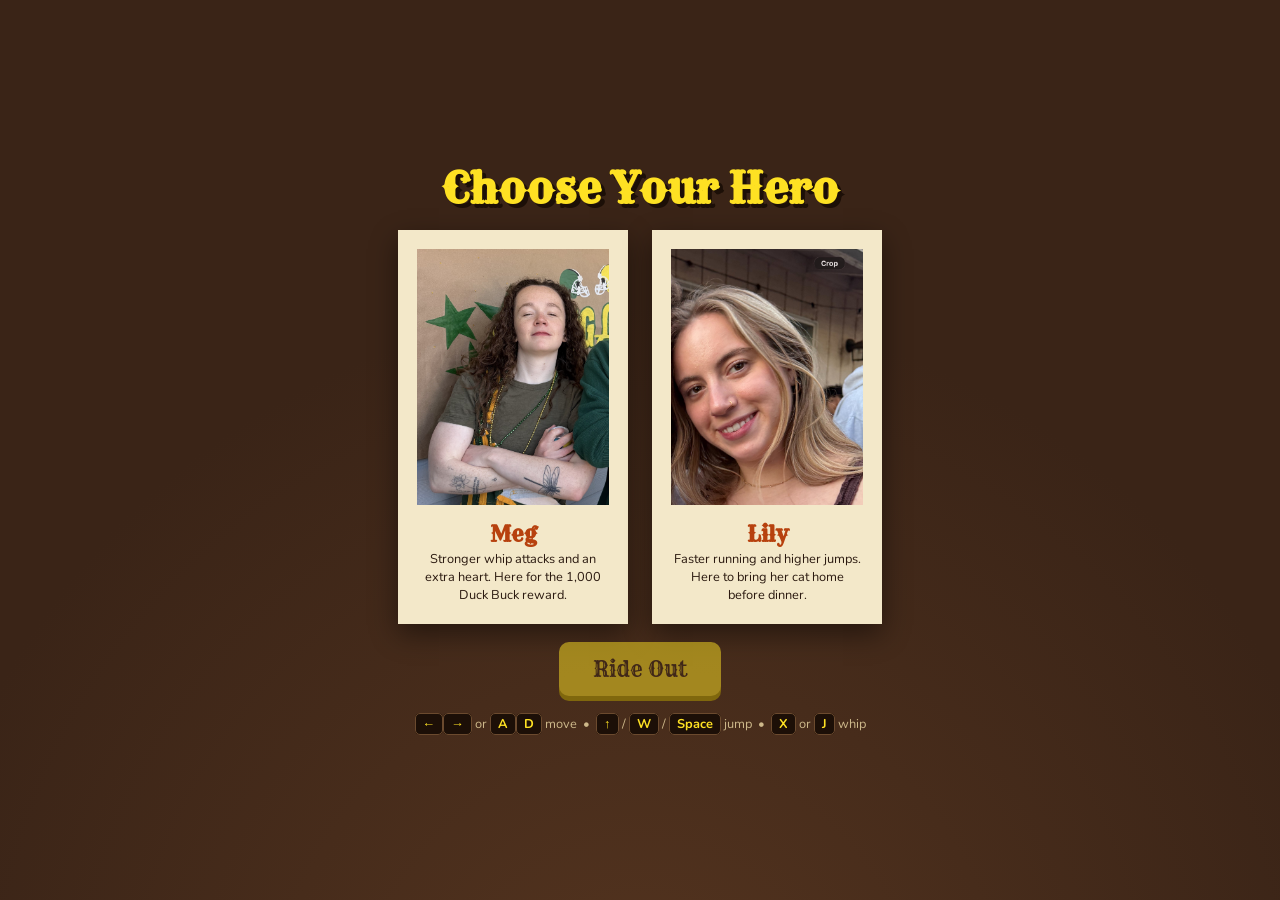
==== commit 6c4ab385: "Add files via upload" ====
--- a/play.html
+++ b/play.html
@@ -3,231 +3,257 @@
 <head>
 <meta charset="UTF-8">
 <meta name="viewport" content="width=device-width, initial-scale=1.0, user-scalable=no">
-<title>Lily and Meg's Adventure — A Eugene, Oregon RPG</title>
+<title>Lily and Meg's Adventure — The Hunt for Mako</title>
 <link rel="preconnect" href="https://fonts.googleapis.com">
 <link href="https://fonts.googleapis.com/css2?family=Rye&family=Nunito:wght@400;700;900&display=swap" rel="stylesheet">
 <style>
   :root{
-    --uo-green:#154733;
-    --uo-yellow:#FEE123;
-    --sky:#bfe3f0;
-    --dirt:#8a5a33;
-    --cream:#fdf6e3;
-    --ink:#1d2a23;
-    --danger:#c0392b;
+    --wood:#3a2417;
+    --wood-light:#54341f;
+    --paper:#f3e8c9;
+    --paper-dark:#e3d3a8;
+    --rust:#b7410e;
+    --gold:#FEE123;
+    --gold-deep:#b8a200;
+    --ink:#2b1a10;
+    --sand:#d9a85c;
+    --green:#154733;
   }
   *{box-sizing:border-box;margin:0;padding:0;-webkit-tap-highlight-color:transparent;}
   html,body{height:100%;}
   body{
     font-family:'Nunito',sans-serif;
-    background:var(--uo-green);
-    color:var(--cream);
+    background:var(--wood);
+    color:var(--paper);
     overflow:hidden;
     user-select:none;
   }
+  .rye{font-family:'Rye',serif;}
   .screen{
     position:fixed;inset:0;
     display:flex;flex-direction:column;align-items:center;justify-content:center;
     gap:18px;padding:20px;text-align:center;
     background:
-      radial-gradient(circle at 50% 110%, #1f6647 0%, var(--uo-green) 60%);
+      radial-gradient(circle at 50% 115%, var(--wood-light) 0%, var(--wood) 60%);
     z-index:10;
   }
   .hidden{display:none !important;}
   h1.title{
     font-family:'Rye',serif;
     font-size:clamp(2rem,7vw,4.2rem);
-    color:var(--uo-yellow);
-    text-shadow:4px 4px 0 #0c2b1e;
+    color:var(--gold);
+    text-shadow:4px 4px 0 #1c0f07;
     line-height:1.1;
   }
-  .subtitle{
-    font-size:clamp(.95rem,2.5vw,1.2rem);
-    max-width:560px;
-    color:#dff0e4;
-  }
+  .subtitle{font-size:clamp(.95rem,2.5vw,1.15rem);max-width:560px;color:#ecd9b0;}
   .wanted-banner{
-    font-family:'Rye',serif;
-    letter-spacing:.25em;
-    color:var(--uo-yellow);
-    border-top:2px solid var(--uo-yellow);
-    border-bottom:2px solid var(--uo-yellow);
-    padding:6px 16px;
-    font-size:clamp(.7rem,2vw,.95rem);
+    font-family:'Rye',serif;letter-spacing:.25em;color:var(--gold);
+    border-top:2px solid var(--gold);border-bottom:2px solid var(--gold);
+    padding:6px 16px;font-size:clamp(.65rem,2vw,.9rem);
   }
   button.btn{
     font-family:'Rye',serif;
     font-size:clamp(1rem,3vw,1.3rem);
-    background:var(--uo-yellow);
-    color:var(--uo-green);
-    border:none;border-radius:10px;
-    padding:14px 34px;
-    cursor:pointer;
-    box-shadow:0 5px 0 #b8a200;
+    background:var(--gold);color:var(--wood);
+    border:none;border-radius:10px;padding:14px 34px;cursor:pointer;
+    box-shadow:0 5px 0 var(--gold-deep);
     transition:transform .08s;
   }
-  button.btn:active{transform:translateY(4px);box-shadow:0 1px 0 #b8a200;}
+  button.btn:active{transform:translateY(4px);box-shadow:0 1px 0 var(--gold-deep);}
   .char-row{display:flex;gap:24px;flex-wrap:wrap;justify-content:center;}
   .char-card{
-    background:var(--cream);
-    color:var(--ink);
-    border-radius:16px;
-    padding:14px;
-    width:min(230px,42vw);
-    cursor:pointer;
+    background:var(--paper);color:var(--ink);
+    padding:14px;width:min(230px,42vw);cursor:pointer;
     border:5px solid transparent;
+    box-shadow:0 10px 26px rgba(0,0,0,.45);
     transition:transform .12s,border-color .12s;
   }
   .char-card:hover{transform:translateY(-6px) rotate(-1deg);}
-  .char-card.selected{border-color:var(--uo-yellow);transform:translateY(-6px);}
-  .char-card img{
-    width:100%;aspect-ratio:3/4;object-fit:cover;object-position:top;
-    border-radius:10px;
-  }
-  .char-card h3{font-family:'Rye',serif;margin-top:10px;font-size:1.3rem;color:var(--uo-green);}
+  .char-card.selected{border-color:var(--gold);transform:translateY(-6px);}
+  .char-card img{width:100%;aspect-ratio:3/4;object-fit:cover;object-position:top;}
+  .char-card h3{font-family:'Rye',serif;margin-top:10px;font-size:1.3rem;color:var(--rust);}
   .char-card p{font-size:.8rem;line-height:1.4;margin-top:4px;}
-  .controls-hint{font-size:.8rem;color:#bcd9c6;max-width:520px;line-height:1.6;}
+  .controls-hint{font-size:.8rem;color:#cdb88a;max-width:520px;line-height:1.6;}
   kbd{
-    background:#0c2b1e;border-radius:5px;padding:1px 7px;
-    font-family:'Nunito';font-weight:700;color:var(--uo-yellow);
-    border:1px solid #2d6b4d;
-  }
-
-  /* ---- game layer ---- */
-  #gameWrap{position:fixed;inset:0;background:var(--sky);}
-  canvas{display:block;width:100%;height:100%;image-rendering:pixelated;}
+    background:#1c0f07;border-radius:5px;padding:1px 7px;
+    font-family:'Nunito';font-weight:700;color:var(--gold);
+    border:1px solid #6b4a2e;
+  }
+
+  /* ===== LANDING ===== */
+  #landing{
+    position:fixed;inset:0;overflow-y:auto;z-index:20;
+    background:
+      radial-gradient(circle at 50% 0%, var(--wood-light) 0%, var(--wood) 65%);
+  }
+  .land-hero{min-height:88svh;display:flex;flex-direction:column;align-items:center;justify-content:center;text-align:center;padding:40px 20px;}
+  .land-sec{padding:54px 20px;max-width:880px;margin:0 auto;}
+  .land-sec h2{font-family:'Rye',serif;color:var(--gold);font-size:clamp(1.4rem,4.5vw,2.1rem);text-align:center;margin-bottom:8px;}
+  .land-sub{text-align:center;color:#cdb88a;font-size:.9rem;margin-bottom:34px;}
+  .story-card{
+    background:var(--paper);color:var(--ink);max-width:620px;margin:0 auto;
+    padding:30px 28px;box-shadow:0 14px 40px rgba(0,0,0,.45);transform:rotate(-.6deg);
+    border:1px solid var(--paper-dark);
+  }
+  .story-card::before{content:'\2605 BULLETIN \2605';display:block;text-align:center;font-family:'Rye',serif;letter-spacing:.3em;color:var(--rust);font-size:.75rem;margin-bottom:12px;}
+  .story-card p{margin-bottom:12px;font-size:.95rem;line-height:1.6;}
+  .story-card p:last-child{margin-bottom:0;font-weight:900;color:var(--rust);}
+
+  /* the big Mako wanted poster */
+  .mako-poster{
+    background:var(--paper);color:var(--ink);
+    max-width:340px;margin:0 auto;
+    padding:26px 24px 30px;text-align:center;
+    box-shadow:0 18px 50px rgba(0,0,0,.5);
+    transform:rotate(1deg);
+    border:10px solid var(--paper-dark);
+    outline:2px solid #c9b384;
+  }
+  .mako-poster .w{font-family:'Rye',serif;font-size:1.8rem;letter-spacing:.2em;color:var(--ink);}
+  .mako-poster .sub-w{font-family:'Rye',serif;font-size:.75rem;letter-spacing:.3em;color:var(--rust);margin-bottom:14px;}
+  .mako-poster .mug{
+    margin:0 auto 14px;width:170px;height:150px;
+    background:#efe2bd;border:3px solid var(--ink);
+    display:flex;align-items:center;justify-content:center;
+  }
+  .mako-poster h3{font-family:'Rye',serif;font-size:1.5rem;color:var(--ink);}
+  .mako-poster .alias{font-style:italic;font-size:.8rem;margin:4px 0 10px;}
+  .mako-poster .crimes{font-size:.78rem;line-height:1.6;text-align:left;border-top:2px solid var(--ink);border-bottom:2px solid var(--ink);padding:10px 4px;}
+  .mako-poster .reward{font-family:'Rye',serif;margin-top:12px;font-size:1.05rem;color:var(--rust);}
+
+  .land-chars{display:grid;grid-template-columns:repeat(auto-fit,minmax(240px,1fr));gap:26px;max-width:620px;margin:0 auto;}
+  .land-char{background:var(--paper);color:var(--ink);overflow:hidden;box-shadow:0 12px 30px rgba(0,0,0,.4);}
+  .land-char img{width:100%;aspect-ratio:4/5;object-fit:cover;object-position:top;display:block;}
+  .land-char .cbody{padding:18px;}
+  .land-char .role{color:var(--rust);font-weight:900;font-size:.7rem;letter-spacing:.15em;text-transform:uppercase;}
+  .land-char h3{font-family:'Rye',serif;color:var(--ink);font-size:1.25rem;margin:2px 0 8px;}
+  .land-char p{font-size:.85rem;line-height:1.5;}
+  .land-char .perk{margin-top:10px;background:var(--wood);color:var(--gold);padding:7px 11px;font-size:.75rem;font-weight:700;}
+  .trail-list{max-width:580px;margin:0 auto;list-style:none;}
+  .trail-list li{display:flex;gap:16px;align-items:flex-start;padding:15px 0;border-bottom:1px dashed rgba(254,225,35,.3);}
+  .trail-list li:last-child{border-bottom:none;}
+  .marker{flex:none;width:42px;height:42px;border-radius:50%;background:var(--gold);display:flex;align-items:center;justify-content:center;font-size:1.15rem;box-shadow:0 4px 0 var(--gold-deep);}
+  .trail-list h3{font-family:'Rye',serif;color:var(--gold);font-size:1rem;}
+  .trail-list p{font-size:.83rem;color:#ecd9b0;line-height:1.5;}
+  .land-end{text-align:center;padding:50px 20px 70px;}
+  .land-foot{text-align:center;padding:0 16px 30px;font-size:.72rem;color:#a08456;}
+
+  /* ===== game layer ===== */
+  #gameWrap{position:fixed;inset:0;background:#9fd4e8;}
+  canvas{display:block;width:100%;height:100%;}
   #hud{
     position:fixed;top:0;left:0;right:0;
     display:flex;align-items:center;gap:14px;
-    padding:10px 14px;
-    pointer-events:none;
-    z-index:5;
+    padding:10px 14px;pointer-events:none;z-index:5;
   }
   #hudFace{
     width:52px;height:52px;border-radius:50%;
     object-fit:cover;object-position:top;
-    border:3px solid var(--uo-yellow);
-    background:#fff;
+    border:3px solid var(--gold);background:#fff;
   }
   #hearts{font-size:1.4rem;letter-spacing:2px;filter:drop-shadow(1px 2px 0 rgba(0,0,0,.3));}
   #coinBox{
-    font-weight:900;color:var(--uo-green);
-    background:var(--uo-yellow);
-    border-radius:99px;padding:4px 14px;
-    box-shadow:0 3px 0 rgba(0,0,0,.25);
+    font-weight:900;color:var(--wood);background:var(--gold);
+    border-radius:99px;padding:4px 14px;box-shadow:0 3px 0 rgba(0,0,0,.25);
   }
   #zoneName{
-    margin-left:auto;
-    font-family:'Rye',serif;
-    color:var(--uo-green);
-    background:rgba(253,246,227,.85);
-    padding:4px 14px;border-radius:8px;
+    margin-left:auto;font-family:'Rye',serif;color:var(--ink);
+    background:rgba(243,232,201,.9);padding:4px 14px;
     font-size:clamp(.7rem,2.2vw,1rem);
-  }
-
-  /* dialogue */
+    border:2px solid var(--wood);
+  }
   #dialogue{
     position:fixed;left:50%;bottom:110px;transform:translateX(-50%);
     width:min(640px,92vw);
-    background:var(--cream);color:var(--ink);
-    border:4px solid var(--uo-green);
-    border-radius:14px;
-    padding:16px 18px;
-    z-index:6;
-    box-shadow:0 10px 30px rgba(0,0,0,.35);
-  }
-  #dialogue h4{font-family:'Rye',serif;color:var(--uo-green);margin-bottom:6px;}
+    background:var(--paper);color:var(--ink);
+    border:4px solid var(--wood);
+    padding:16px 18px;z-index:6;
+    box-shadow:0 10px 30px rgba(0,0,0,.4);
+  }
+  #dialogue h4{font-family:'Rye',serif;color:var(--rust);margin-bottom:6px;}
   #dialogue p{font-size:.95rem;line-height:1.5;margin-bottom:12px;}
   .choices{display:flex;gap:10px;flex-wrap:wrap;}
   .choices button{
     flex:1;min-width:150px;
     font-family:'Nunito';font-weight:900;font-size:.85rem;
-    background:var(--uo-green);color:var(--cream);
-    border:none;border-radius:9px;padding:10px 12px;cursor:pointer;
-  }
-  .choices button:hover{background:#1f6647;}
-
-  /* touch controls */
-  #touch{
-    position:fixed;bottom:0;left:0;right:0;
-    display:flex;justify-content:space-between;
-    padding:14px 16px;z-index:5;
-  }
+    background:var(--wood);color:var(--paper);
+    border:none;padding:10px 12px;cursor:pointer;
+  }
+  .choices button:hover{background:var(--wood-light);}
+  #touch{position:fixed;bottom:0;left:0;right:0;display:flex;justify-content:space-between;padding:14px 16px;z-index:5;}
   .tgroup{display:flex;gap:12px;}
   .tbtn{
     width:64px;height:64px;border-radius:50%;
-    background:rgba(21,71,51,.55);
+    background:rgba(58,36,23,.55);
     border:3px solid rgba(254,225,35,.8);
-    color:var(--uo-yellow);
-    font-size:1.5rem;font-weight:900;
+    color:var(--gold);font-size:1.5rem;font-weight:900;
     display:flex;align-items:center;justify-content:center;
     touch-action:none;
   }
   @media (hover:hover) and (pointer:fine){ #touch{display:none;} }
-
-  /* toast */
   #toast{
     position:fixed;top:74px;left:50%;transform:translateX(-50%);
-    background:var(--uo-green);color:var(--uo-yellow);
+    background:var(--wood);color:var(--gold);
     font-weight:900;padding:8px 20px;border-radius:99px;
     z-index:7;opacity:0;transition:opacity .3s;
-    border:2px solid var(--uo-yellow);
-    pointer-events:none;
+    border:2px solid var(--gold);pointer-events:none;
     font-size:.9rem;text-align:center;
   }
-  .photo-credit{font-size:.65rem;color:#7fae92;}
+  #bossBar{
+    position:fixed;top:64px;left:50%;transform:translateX(-50%);
+    width:min(380px,80vw);z-index:5;display:none;
+  }
+  #bossBar .label{font-family:'Rye',serif;text-align:center;color:var(--paper);font-size:.8rem;text-shadow:1px 1px 0 #000;margin-bottom:3px;}
+  #bossBar .bar{height:14px;background:rgba(0,0,0,.45);border:2px solid var(--paper);}
+  #bossBar .fill{height:100%;background:var(--rust);width:100%;transition:width .2s;}
 </style>
 </head>
 <body>
 
-<!-- ============ TITLE SCREEN ============ -->
-<div id="titleScreen" class="screen">
-  <div class="wanted-banner">★ A EUGENE, OREGON ADVENTURE ★</div>
-  <h1 class="title">Lily &amp; Meg's<br>Adventure</h1>
-  <p class="subtitle">The legendary <b>Golden Duck Statue</b> has been stolen from Hayward Field and hidden on the summit of Spencer Butte! Run, jump, and whip your way across Eugene's most famous landmarks to get it back.</p>
-  <button class="btn" id="startBtn">Start the Adventure</button>
-  <p class="controls-hint">
-    <kbd>←</kbd><kbd>→</kbd> or <kbd>A</kbd><kbd>D</kbd> move &nbsp;•&nbsp;
-    <kbd>↑</kbd> / <kbd>W</kbd> / <kbd>Space</kbd> jump &nbsp;•&nbsp;
-    <kbd>X</kbd> or <kbd>J</kbd> whip attack<br>
-    On a phone? Touch buttons appear automatically.
-  </p>
-</div>
-
 <!-- ============ CHARACTER SELECT ============ -->
-<div id="charScreen" class="screen hidden">
+<div id="charScreen" class="screen">
   <h1 class="title" style="font-size:clamp(1.6rem,5vw,2.6rem)">Choose Your Hero</h1>
   <div class="char-row">
     <div class="char-card" id="cardMeg" onclick="selectChar('meg')">
-      <img src="Meg.jpg" alt="Meg">
+      <img class="meg-src" alt="Meg">
       <h3>Meg</h3>
-      <p>Tough as old growth timber. Her whip swing is a little stronger, and she starts with an extra heart.</p>
+      <p>Stronger whip attacks and an extra heart. Here for the 1,000 Duck Buck reward.</p>
     </div>
     <div class="char-card" id="cardLily" onclick="selectChar('lily')">
-      <img src="lily.png" alt="Lily">
-      <h3>Lily &amp; Mako</h3>
-      <p>Quick on her feet, and her cat Mako tags along — Mako sniffs out bonus Duck Bucks as you explore.</p>
+      <img class="lily-src" alt="Lily">
+      <h3>Lily</h3>
+      <p>Faster running and higher jumps. Here to bring her cat home before dinner.</p>
     </div>
   </div>
   <button class="btn" id="playBtn" disabled style="opacity:.5">Ride Out</button>
+  <p class="controls-hint">
+    <kbd>&#8592;</kbd><kbd>&#8594;</kbd> or <kbd>A</kbd><kbd>D</kbd> move &nbsp;&bull;&nbsp;
+    <kbd>&#8593;</kbd> / <kbd>W</kbd> / <kbd>Space</kbd> jump &nbsp;&bull;&nbsp;
+    <kbd>X</kbd> or <kbd>J</kbd> whip
+  </p>
 </div>
 
 <!-- ============ WIN SCREEN ============ -->
 <div id="winScreen" class="screen hidden">
-  <div class="wanted-banner">★ REWARD CLAIMED ★</div>
-  <h1 class="title" style="font-size:clamp(1.8rem,6vw,3.2rem)">The Golden Duck<br>Is Safe!</h1>
+  <div class="wanted-banner">&#9733; FUGITIVE APPREHENDED &#9733;</div>
+  <h1 class="title" style="font-size:clamp(1.8rem,6vw,3.2rem)">Mako Is<br>Grounded!</h1>
   <p class="subtitle" id="winText"></p>
   <button class="btn" onclick="location.reload()">Play Again</button>
+  <a href="index.html" style="color:var(--gold);font-size:.85rem;">&larr; Back to game home</a>
 </div>
 
 <!-- ============ GAME ============ -->
 <div id="gameWrap" class="hidden">
   <canvas id="game"></canvas>
   <div id="hud">
-    <img id="hudFace" src="Meg.jpg" alt="">
+    <img id="hudFace" alt="">
     <span id="hearts"></span>
-    <span id="coinBox">🦆 0</span>
+    <span id="coinBox">&#129414; 0</span>
     <span id="zoneName">Willamette Riverfront</span>
+  </div>
+  <div id="bossBar">
+    <div class="label">MAKO — THE WHISKERED BANDIT</div>
+    <div class="bar"><div class="fill" id="bossFill"></div></div>
   </div>
   <div id="dialogue" class="hidden">
     <h4 id="dTitle"></h4>
@@ -237,12 +263,12 @@
   <div id="toast"></div>
   <div id="touch">
     <div class="tgroup">
-      <div class="tbtn" id="tLeft">◀</div>
-      <div class="tbtn" id="tRight">▶</div>
+      <div class="tbtn" id="tLeft">&#9664;</div>
+      <div class="tbtn" id="tRight">&#9654;</div>
     </div>
     <div class="tgroup">
-      <div class="tbtn" id="tAttack">✦</div>
-      <div class="tbtn" id="tJump">▲</div>
+      <div class="tbtn" id="tAttack">&#10038;</div>
+      <div class="tbtn" id="tJump">&#9650;</div>
     </div>
   </div>
 </div>
@@ -250,15 +276,20 @@
 <script>
 "use strict";
 /* =====================================================
-   LILY & MEG'S ADVENTURE
-   A Cactus-McCoy-inspired side-scroller set in Eugene, OR
+   LILY & MEG'S ADVENTURE — THE HUNT FOR MAKO
+   A western run-and-whip platformer set in Eugene, OR
    ===================================================== */
 
-// ---------- screens & character select ----------
+const $ = id => document.getElementById(id);
+
+// ---------- embedded character photos ----------
+const MEG_IMG = "Meg.jpg";
+const LILY_IMG = "lily.png";
+document.querySelectorAll('img.meg-src').forEach(i=>i.src=MEG_IMG);
+document.querySelectorAll('img.lily-src').forEach(i=>i.src=LILY_IMG);
+
+// ---------- screens ----------
 let chosen = null;
-const $ = id => document.getElementById(id);
-
-$('startBtn').onclick = () => { $('titleScreen').classList.add('hidden'); $('charScreen').classList.remove('hidden'); };
 
 function selectChar(c){
   chosen = c;
@@ -275,37 +306,34 @@
   startGame(chosen);
 };
 
-// ---------- canvas setup ----------
+// ---------- canvas ----------
 const cv = $('game'), ctx = cv.getContext('2d');
 let W=0,H=0,SCALE=1;
 function resize(){
   W = cv.width  = window.innerWidth  * devicePixelRatio;
   H = cv.height = window.innerHeight * devicePixelRatio;
-  SCALE = H / 560;   // the world is 560 units tall — always fit it to the screen
+  SCALE = H / 560;
 }
 window.addEventListener('resize', resize); resize();
 
-// ---------- world definition ----------
+// ---------- world ----------
 const WORLD_W = 7600;
-const GROUND_Y = 470;          // world units; world is ~560 tall
+const GROUND_Y = 470;
 const GRAV = 0.62, MOVE = 0.85, MAXVX = 5.2, JUMP = -12.6, FRICTION = 0.82;
 
-// gaps in the ground = the Willamette river / mill race
 const gaps = [ [1280,1420], [2980,3120], [4660,4830], [6120,6260] ];
 
-// floating platforms  [x, y, w]
 const plats = [
-  [1240,395,80],[1330,350,90],          // river hop 1
+  [1240,395,80],[1330,350,90],
   [1700,380,110],[2150,360,120],
-  [2930,390,90],[3040,345,100],         // river hop 2
+  [2930,390,90],[3040,345,100],
   [3450,370,130],[3900,330,110],
-  [4600,400,80],[4700,355,90],[4790,395,80],  // river hop 3
+  [4600,400,80],[4700,355,90],[4790,395,80],
   [5200,360,140],[5650,330,120],
-  [6080,395,80],[6180,350,95],          // river hop 4
-  [6600,370,130],[6950,320,120],[7180,275,110]  // climb to summit
+  [6080,395,80],[6180,350,95],
+  [6600,370,130],[6950,320,120],[7180,275,110]
 ];
 
-// zones / landmarks  [startX, name]
 const zones = [
   [0,    "Willamette Riverfront"],
   [1450, "Skinner Butte"],
@@ -315,74 +343,79 @@
   [6500, "Spencer Butte Summit Trail"]
 ];
 
-// coins (Duck Bucks)
 let coins = [];
 function seedCoins(){
   coins = [];
   const spots = [300,420,540,900,1050,1265,1370,1740,1980,2180,2400,2620,
                  2960,3075,3300,3490,3700,3940,4200,4420,4630,4725,4815,
-                 5000,5240,5500,5690,5900,6110,6210,6450,6640,6850,6990,7210,7350];
+                 5000,5240,5500,5690,5900,6110,6210,6450,6640,6850,6990,7210];
   for(const x of spots){
     let y = GROUND_Y - 60;
     for(const p of plats){ if(x>=p[0]-10 && x<=p[0]+p[2]+10) y = p[1]-42; }
-    coins.push({x, y, taken:false, t:Math.random()*6});
-  }
-}
-
-// enemies
-let enemies = [];
+    coins.push({x, y, taken:false});
+  }
+}
+
+/* ---------- enemies: every villain is Mako (well... a decoy) ----------
+   prowler — a Mako decoy that paces the ground
+   swooper — a Mako decoy that pounces from the air
+   tumbler — a Mako decoy curled into a rolling furball
+   boss    — the REAL Mako, waiting at the summit                      */
+let enemies = [], boss = null;
 function seedEnemies(){
   enemies = [
-    goose(760), goose(1850), cloud(1100,330), football(2300),
-    goose(2550), cloud(2870,300), goose(3350), football(3650),
-    cloud(3520,310), goose(4150), football(4350), goose(4980),
-    cloud(4740,300), goose(5450), football(5750), goose(5980),
-    cloud(6160,305), goose(6700), football(7050), goose(7300)
+    prowler(760), prowler(1850), swooper(1100,330), tumbler(2300),
+    prowler(2550), swooper(2870,300), prowler(3350), tumbler(3650),
+    swooper(3520,310), prowler(4150), tumbler(4350), prowler(4980),
+    swooper(4740,300), prowler(5450), tumbler(5750), prowler(5980),
+    swooper(6160,305), prowler(6700), tumbler(7050)
   ];
-}
-function goose(x){ return {kind:'goose', x, y:GROUND_Y-34, w:34, h:34, dir:1, range:[x-110,x+110], hp:2, dead:false, t:Math.random()*9}; }
-function cloud(x,y){ return {kind:'cloud', x, y, baseY:y, w:46, h:30, hp:2, dead:false, t:Math.random()*9}; }
-function football(x){ return {kind:'ball', x, y:GROUND_Y-26, w:26, h:26, vy:0, dir:1, range:[x-140,x+140], hp:1, dead:false, t:0}; }
-
-// landmark dialogue events  {x, title, text, choices:[{label, effect, toast}]}
+  boss = {kind:'boss', x:7280, y:GROUND_Y-58, w:54, h:58, dir:-1,
+          range:[7160,7330], hp:10, maxHp:10, dead:false, t:0, lungeT:0};
+  enemies.push(boss);
+}
+function prowler(x){ return {kind:'prowler', x, y:GROUND_Y-30, w:38, h:30, dir:1, range:[x-110,x+110], hp:2, dead:false, t:Math.random()*9}; }
+function swooper(x,y){ return {kind:'swooper', x, y, baseY:y, w:40, h:28, hp:2, dead:false, t:Math.random()*9}; }
+function tumbler(x){ return {kind:'tumbler', x, y:GROUND_Y-26, w:26, h:26, vy:0, dir:1, range:[x-140,x+140], hp:1, dead:false, t:0}; }
+
+// ---------- landmark events ----------
 let events;
 function seedEvents(){
   events = [
     { x:1500, done:false, title:"Skinner Butte",
-      text:"You reach the foot of Skinner Butte, the big hill watching over downtown. A friendly hiker waves. \"The trail's steep — want a granola bar, or a tip about the path ahead?\"",
+      text:"A hiker at the foot of Skinner Butte points up the trail. \"A grey cat with a red bandana came through at dawn, dragging something shiny. Smug little thing. Here — take something for the road.\"",
       choices:[
-        {label:"Take the granola bar (+1 heart)", effect:s=>{s.hp=Math.min(s.maxHp,s.hp+1);}, toast:"+1 heart!"},
-        {label:"Take the tip (+5 Duck Bucks)", effect:s=>{s.coins+=5;}, toast:"\"Mind the geese by the river!\" +5 🦆"}
+        {label:"Granola bar (+1 heart)", effect:s=>{s.hp=Math.min(s.maxHp,s.hp+1);}, toast:"+1 heart!"},
+        {label:"Trail gossip (+5 Duck Bucks)", effect:s=>{s.coins+=5;}, toast:"\"His decoys can't swim!\" +5"}
       ]},
     { x:2780, done:false, title:"Eugene Saturday Market",
-      text:"Stalls, music, and the smell of fresh bread — it's the Saturday Market! A vendor admires your courage. \"Trade you, traveler. What'll it be?\"",
+      text:"The Saturday Market is in chaos — Mako's decoy gang cleaned out an entire salmon stall. The vendor wipes her hands: \"Catch that cat and the city owes you. Meanwhile, take your pick.\"",
       choices:[
         {label:"Hearty soup (+1 heart)", effect:s=>{s.hp=Math.min(s.maxHp,s.hp+1);}, toast:"Warm and restored! +1 heart"},
-        {label:"Lucky tie-dye bandana (+8 🦆)", effect:s=>{s.coins+=8;}, toast:"Stylish AND profitable! +8 🦆"}
+        {label:"Lucky bandana (+8 Duck Bucks)", effect:s=>{s.coins+=8;}, toast:"Stylish AND profitable! +8"}
       ]},
     { x:4080, done:false, title:"Hayward Field",
-      text:"The legendary track at Hayward Field gleams. A coach jogs over: \"This is where the Golden Duck was stolen! Take a lap with me and I'll teach you something.\"",
+      text:"The scene of the crime. The coach shakes his head: \"Saw the whole thing. That cat cleared the fence like a champion hurdler. You'll need training to catch him — pick your event.\"",
       choices:[
-        {label:"Sprint training (move faster!)", effect:s=>{s.speedBoost=1.18;}, toast:"Track speed unlocked! 🏃"},
-        {label:"High-jump drills (jump higher!)", effect:s=>{s.jumpBoost=1.1;}, toast:"Hayward hops unlocked! ⬆"}
+        {label:"Sprint training (move faster!)", effect:s=>{s.speedBoost*=1.15;}, toast:"Track speed unlocked!"},
+        {label:"High-jump drills (jump higher!)", effect:s=>{s.jumpBoost*=1.09;}, toast:"Hayward hops unlocked!"}
       ]},
     { x:5430, done:false, title:"Autzen Stadium",
-      text:"Autzen Stadium roars even when it's empty. A groundskeeper leans on his rake: \"The thief headed for Spencer Butte. It gets rough out there — pick your boost.\"",
+      text:"The Autzen groundskeeper looks haunted. \"Decoy cats in the bleachers. Decoy cats in the end zone. The real one went up the butte with the Duck. Finish this — and take a boost.\"",
       choices:[
         {label:"Full heal + 1 max heart", effect:s=>{s.maxHp+=1; s.hp=s.maxHp;}, toast:"GO DUCKS! Max hearts up!"},
-        {label:"Pocketful of Duck Bucks (+12)", effect:s=>{s.coins+=12;}, toast:"Cha-ching! +12 🦆"}
+        {label:"Pocketful of Duck Bucks (+12)", effect:s=>{s.coins+=12;}, toast:"Cha-ching! +12"}
       ]},
     { x:6560, done:false, title:"Spencer Butte Trailhead",
-      text:"The summit trail rises ahead through the firs. Almost there. Mist rolls in... the Golden Duck glints somewhere above. One last push!",
+      text:"Paw prints everywhere. Fresh ones. Above the treeline you spot a small grey silhouette with a golden duck under one arm. Mako is waiting at the summit. This ends now.",
       choices:[
-        {label:"Let's finish this!", effect:()=>{}, toast:"To the summit!"}
+        {label:"Showdown time.", effect:()=>{}, toast:"To the summit!"}
       ]}
   ];
 }
 
 // ---------- player ----------
 let P, cam, running=false, paused=false, won=false;
-let mako = null;
 
 function startGame(char){
   seedCoins(); seedEnemies(); seedEvents();
@@ -394,13 +427,12 @@
     maxHp: char==='meg'?4:3,
     coins:0,
     atkPower: char==='meg'?2:1,
-    speedBoost:1, jumpBoost:1,
+    speedBoost: char==='lily'?1.12:1,
+    jumpBoost:  char==='lily'?1.05:1,
     attackT:0, hurtT:0, checkpoint:{x:120,y:GROUND_Y-60},
     walkT:0
   };
-  if(char==='lily') mako = {x:60,y:GROUND_Y-20,vx:0,vy:0,t:0, sniffT:0};
-  else mako = null;
-  $('hudFace').src = char==='meg' ? 'Meg.jpg' : 'lily.png';
+  $('hudFace').src = char==='meg' ? MEG_IMG : LILY_IMG;
   cam = {x:0};
   running = true; won=false;
   updateHud();
@@ -431,11 +463,17 @@
   clearTimeout(t._tm); t._tm = setTimeout(()=>t.style.opacity=0, 1800);
 }
 function updateHud(){
-  $('hearts').textContent = '❤️'.repeat(P.hp) + '🖤'.repeat(P.maxHp-P.hp);
-  $('coinBox').textContent = '🦆 ' + P.coins;
+  $('hearts').textContent = '\u2764\uFE0F'.repeat(P.hp) + '\uD83D\uDDA4'.repeat(P.maxHp-P.hp);
+  $('coinBox').textContent = '\uD83E\uDD86 ' + P.coins;
   let zn = zones[0][1];
   for(const z of zones) if(P.x >= z[0]) zn = z[1];
   $('zoneName').textContent = zn;
+}
+function updateBossBar(){
+  const bar = $('bossBar');
+  if(!boss || boss.dead || P.x < 6900){ bar.style.display='none'; return; }
+  bar.style.display='block';
+  $('bossFill').style.width = (100*boss.hp/boss.maxHp) + '%';
 }
 
 // ---------- dialogue ----------
@@ -463,7 +501,6 @@
 function update(){
   if(paused) return;
 
-  // movement
   const L = keys['arrowleft']||keys['a'], R = keys['arrowright']||keys['d'];
   if(L){ P.vx -= MOVE*P.speedBoost; P.face=-1; }
   if(R){ P.vx += MOVE*P.speedBoost; P.face=1; }
@@ -475,7 +512,6 @@
     P.vy = JUMP*P.jumpBoost; P.onGround = false;
   }
 
-  // attack
   if((keys['x']||keys['j']) && P.attackT<=0) P.attackT = 22;
   if(P.attackT>0) P.attackT--;
   if(P.hurtT>0) P.hurtT--;
@@ -486,7 +522,6 @@
   P.x = Math.max(10, Math.min(WORLD_W-40, P.x));
   if(Math.abs(P.vx)>.5 && P.onGround) P.walkT++;
 
-  // ground & platform collision
   P.onGround = false;
   const feet = P.y + P.h;
   if(!overGap(P.x + P.w/2)){
@@ -502,69 +537,68 @@
     }
   }
 
-  // fell in the river
   if(P.y > 700){ hurt(1, true); }
 
-  // checkpoints at zone starts
   for(const z of zones){
     if(P.x >= z[0] && P.checkpoint.x < z[0]){
       P.checkpoint = {x:z[0]+30, y:GROUND_Y-60};
     }
   }
 
-  // coins
   for(const c of coins){
     if(c.taken) continue;
-    c.t += .12;
     if(Math.abs(P.x+P.w/2 - c.x) < 26 && Math.abs(P.y+P.h/2 - c.y) < 36){
       c.taken = true; P.coins++; updateHud();
     }
   }
 
-  // mako the cat (lily only) — follows, and occasionally sniffs out bonus bucks
-  if(mako){
-    mako.t += .15;
-    const tx = P.x - 46*P.face;
-    mako.vx += (tx - mako.x)*0.045;
-    mako.vx *= .82;
-    mako.x += mako.vx;
-    let my = GROUND_Y-20;
-    if(!overGap(mako.x+10)) mako.y += (my - mako.y)*.2;
-    else mako.y = P.y+30;
-    mako.sniffT++;
-    if(mako.sniffT > 60*18){      // every ~18 seconds
-      mako.sniffT = 0;
-      P.coins += 2; updateHud();
-      showToast("Mako sniffed out 2 Duck Bucks! 🐈");
-    }
-  }
-
-  // enemies
+  // enemies — Mako's decoy gang (and the real Mako at the end)
   for(const e of enemies){
     if(e.dead) continue;
     e.t += .1;
-    if(e.kind==='goose'){
+    if(e.kind==='prowler'){
       e.x += e.dir*1.3;
       if(e.x < e.range[0] || e.x > e.range[1]) e.dir*=-1;
-    }else if(e.kind==='cloud'){
-      e.y = e.baseY + Math.sin(e.t)*22;
-      e.x += Math.cos(e.t*.6)*.7;
-    }else if(e.kind==='ball'){
+    }else if(e.kind==='swooper'){
+      e.y = e.baseY + Math.sin(e.t*.8)*18;
+      e.x += Math.cos(e.t*.5)*.5;
+    }else if(e.kind==='tumbler'){
       e.x += e.dir*2.1;
       if(e.x < e.range[0] || e.x > e.range[1]) e.dir*=-1;
       e.vy += GRAV;
       e.y += e.vy;
       if(e.y+e.h >= GROUND_Y){ e.y = GROUND_Y-e.h; e.vy = -9; }
+    }else if(e.kind==='boss'){
+      // the real Mako: stalks back and forth, lunges at the hero
+      e.lungeT--;
+      const dist = Math.abs((P.x+P.w/2)-(e.x+e.w/2));
+      if(dist < 320 && e.lungeT < -90){ e.lungeT = 36; }     // wind up a lunge
+      if(e.lungeT > 0){
+        e.x += (P.x > e.x ? 3.4 : -3.4);
+      }else{
+        e.x += e.dir*1.1;
+        if(e.x < e.range[0]) e.dir = 1;
+        if(e.x > e.range[1]) e.dir = -1;
+      }
+      e.x = Math.max(6960, Math.min(7430, e.x));
     }
 
     // whip hit
     if(P.attackT > 12){
       const reach = 58;
       const hx = P.face===1 ? P.x+P.w : P.x-reach;
-      if(e.x+e.w > hx && e.x < hx+reach && Math.abs((e.y+e.h/2)-(P.y+P.h/2)) < 55){
+      if(e.x+e.w > hx && e.x < hx+reach && Math.abs((e.y+e.h/2)-(P.y+P.h/2)) < 60){
         e.hp -= P.atkPower;
-        if(e.hp<=0){ e.dead = true; P.coins += 3; updateHud(); showToast("+3 🦆"); }
-        else { e.x += P.face*36; }
+        if(e.hp<=0){
+          e.dead = true;
+          if(e.kind==='boss'){
+            P.coins += 25; showToast("Mako surrenders the Golden Duck! +25");
+          }else{
+            P.coins += 3; showToast("A decoy! It was a decoy Mako! +3");
+          }
+          updateHud();
+        }
+        else { e.x += P.face*(e.kind==='boss'?20:36); }
         P.attackT = 12;
       }
     }
@@ -577,26 +611,26 @@
       P.vy = -6;
     }
   }
-
-  // landmark events
+  updateBossBar();
+
   for(const ev of events){
     if(!ev.done && P.x >= ev.x){ ev.done = true; openDialogue(ev); }
   }
 
-  // WIN — summit flag
-  if(P.x > 7380 && !won){
+  // WIN — only after the real Mako is caught
+  if(boss.dead && P.x > 7380 && !won){
     won = true; running = false;
     const name = P.char==='meg' ? 'Meg' : 'Lily';
-    const buddy = P.char==='lily' ? ' With Mako purring on her shoulder, she' : ' She';
+    const ending = P.char==='lily'
+      ? "Lily scooped up her fugitive cat, who immediately began purring like nothing happened. \"You are SO grounded,\" she whispered into his fur."
+      : "Meg collected the full 1,000 Duck Buck reward and personally escorted the Whiskered Bandit home to Lily — who grounded him on the spot.";
     $('winText').textContent =
-      name + " climbed the last switchback of Spencer Butte and pried the Golden Duck from the bandit's stash. " +
-      buddy + " carried it home past Autzen, Hayward Field, the Saturday Market, and Skinner Butte as all of Eugene cheered. " +
-      "Final treasure: " + P.coins + " Duck Bucks! 🦆";
+      name + " cornered Mako on the summit of Spencer Butte and pried the Golden Duck from his paws. " + ending +
+      " The statue was returned to Hayward Field by sundown. Trail earnings: " + P.coins + " Duck Bucks!";
     $('gameWrap').classList.add('hidden');
     $('winScreen').classList.remove('hidden');
   }
 
-  // camera
   const viewW = W/SCALE;
   cam.x = Math.max(0, Math.min(WORLD_W - viewW, P.x - viewW*0.42));
 }
@@ -604,10 +638,9 @@
 function hurt(n, fell){
   P.hp -= n; P.hurtT = 70;
   if(P.hp <= 0 || fell){
-    if(P.hp<=0){ P.hp = P.maxHp; showToast("Ouch! Back to the last landmark…"); }
-    else showToast("Splash! 🌊");
+    if(P.hp<=0){ P.hp = P.maxHp; showToast("Mako got the drop on you! Back to the last landmark\u2026"); }
+    else showToast("Splash!");
     P.x = P.checkpoint.x; P.y = P.checkpoint.y; P.vx=0; P.vy=0;
-    if(mako){ mako.x = P.x-40; mako.y = GROUND_Y-20; }
   }
   updateHud();
 }
@@ -624,87 +657,124 @@
 
   const vx0 = cam.x, vx1 = cam.x + W/SCALE;
 
-  // sky
+  // desert sky — pale blue fading to dusty horizon
   const sky = ctx.createLinearGradient(0,0,0,560);
-  sky.addColorStop(0,'#aee0f2'); sky.addColorStop(1,'#e8f6dc');
+  sky.addColorStop(0,'#9fd4e8');
+  sky.addColorStop(.62,'#cfe3d8');
+  sky.addColorStop(1,'#f0d9a6');
   ctx.fillStyle = sky; ctx.fillRect(vx0,-200,vx1-vx0,900);
 
-  drawParallaxHills(vx0,vx1);
+  drawDesertBackdrop(vx0,vx1);
   drawLandmarks(vx0,vx1);
 
-  // ground
+  // ground — dry sandstone, flat and quiet like a classic canyon level
   for(let gx = Math.floor(vx0/40)*40; gx < vx1; gx+=40){
     if(overGap(gx+20)) continue;
-    ctx.fillStyle = '#5ea35e';
-    ctx.fillRect(gx,GROUND_Y,40,12);
-    ctx.fillStyle = '#8a5a33';
-    ctx.fillRect(gx,GROUND_Y+12,40,120);
-  }
-  // river in gaps
+    ctx.fillStyle = '#c99b5e';
+    ctx.fillRect(gx,GROUND_Y,40,14);
+    ctx.fillStyle = '#9c6a3d';
+    ctx.fillRect(gx,GROUND_Y+14,40,46);
+    ctx.fillStyle = '#7e5230';
+    ctx.fillRect(gx,GROUND_Y+60,40,80);
+  }
+  // sparse pebbles on the ledge line (static)
+  ctx.fillStyle = '#8a5a33';
+  for(let gx = Math.floor(vx0/160)*160; gx < vx1; gx+=160){
+    if(!overGap(gx+12)) ctx.fillRect(gx+12,GROUND_Y-4,8,4);
+    if(!overGap(gx+90)) ctx.fillRect(gx+90,GROUND_Y-3,5,3);
+  }
+  // river gulches
   for(const g of gaps){
     if(g[1]<vx0||g[0]>vx1) continue;
-    ctx.fillStyle = '#3f7fb5';
-    ctx.fillRect(g[0],GROUND_Y+40,g[1]-g[0],100);
-    ctx.fillStyle = 'rgba(255,255,255,.5)';
-    for(let i=0;i<4;i++){
-      const wx = g[0]+ (g[1]-g[0])*( (i*.27 + (performance.now()/2000)) %1 );
-      ctx.fillRect(wx, GROUND_Y+52+i*16, 22, 3);
-    }
-  }
-  // platforms
+    ctx.fillStyle = '#8a5a33';
+    ctx.fillRect(g[0]-6,GROUND_Y,6,140); ctx.fillRect(g[1],GROUND_Y,6,140);
+    ctx.fillStyle = '#5f87a8';
+    ctx.fillRect(g[0],GROUND_Y+48,g[1]-g[0],100);
+    ctx.fillStyle = 'rgba(255,255,255,.25)';
+    ctx.fillRect(g[0],GROUND_Y+48,g[1]-g[0],4);
+  }
+  // wooden plank platforms
   for(const p of plats){
     if(p[0]+p[2]<vx0||p[0]>vx1) continue;
-    ctx.fillStyle = '#7a4f2b'; ctx.fillRect(p[0],p[1],p[2],14);
-    ctx.fillStyle = '#5ea35e'; ctx.fillRect(p[0],p[1],p[2],5);
-  }
-
-  // coins
+    ctx.fillStyle = '#7e4f2a'; ctx.fillRect(p[0],p[1],p[2],14);
+    ctx.fillStyle = '#9c6a3d'; ctx.fillRect(p[0],p[1],p[2],4);
+    ctx.strokeStyle = '#5e3a1e'; ctx.lineWidth = 1;
+    for(let bx = p[0]+22; bx < p[0]+p[2]; bx+=22){
+      ctx.beginPath(); ctx.moveTo(bx,p[1]); ctx.lineTo(bx,p[1]+14); ctx.stroke();
+    }
+  }
+
+  // duck buck coins — calm, no bobbing
   for(const c of coins){
     if(c.taken || c.x<vx0-40 || c.x>vx1+40) continue;
-    const bob = Math.sin(c.t)*4;
-    ctx.save(); ctx.translate(c.x, c.y+bob);
-    ctx.fillStyle = '#FEE123'; ctx.beginPath(); ctx.arc(0,0,11,0,7); ctx.fill();
+    ctx.fillStyle = '#FEE123'; ctx.beginPath(); ctx.arc(c.x,c.y,11,0,7); ctx.fill();
     ctx.strokeStyle = '#b8a200'; ctx.lineWidth=2; ctx.stroke();
-    ctx.fillStyle = '#154733'; ctx.font='bold 11px Nunito'; ctx.textAlign='center'; ctx.textBaseline='middle';
-    ctx.fillText('🦆',0,1);
-    ctx.restore();
-  }
-
-  // enemies
-  for(const e of enemies){ if(!e.dead && e.x>vx0-80 && e.x<vx1+80) drawEnemy(e); }
-
-  // summit flag
-  drawFlag(7400);
-
-  if(mako) drawMako();
+    ctx.fillStyle = '#9c6a3d'; ctx.font='bold 11px Nunito'; ctx.textAlign='center'; ctx.textBaseline='middle';
+    ctx.fillText('\uD83E\uDD86', c.x, c.y+1);
+  }
+
+  for(const e of enemies){ if(!e.dead && e.x>vx0-80 && e.x<vx1+120) drawEnemy(e); }
+
+  drawFlag(7440);
   drawPlayer();
 }
 
-function drawParallaxHills(vx0,vx1){
+/* ---------- desert canyon backdrop: flat mesas, cacti, quiet ---------- */
+function drawDesertBackdrop(vx0,vx1){
+  // far mesa layer
   ctx.save();
-  ctx.translate(cam.x*0.5,0);   // slow layer
-  ctx.fillStyle = '#9cc4a0';
+  ctx.translate(cam.x*0.6,0);
+  ctx.fillStyle = '#d8b07a';
   for(let i=-1;i<14;i++){
-    const hx = i*640 ;
-    ctx.beginPath(); ctx.arc(hx,520,260,Math.PI,0); ctx.fill();
+    const mx = i*620;
+    mesa(mx, 470, 280, 130);
+    mesa(mx+360, 470, 160, 90);
   }
   ctx.restore();
+  // near mesa layer
   ctx.save();
-  ctx.translate(cam.x*0.25,0);
-  ctx.fillStyle = '#b9d8b0';
-  for(let i=-1;i<10;i++){
-    const hx = i*900+300;
-    ctx.beginPath(); ctx.arc(hx,540,330,Math.PI,0); ctx.fill();
+  ctx.translate(cam.x*0.35,0);
+  ctx.fillStyle = '#c2925a';
+  for(let i=-1;i<11;i++){
+    const mx = i*840+200;
+    mesa(mx, 470, 230, 180);
   }
   ctx.restore();
-  // firs scattered (parallax mid)
+  // mid-ground cacti & dry brush
   ctx.save();
   ctx.translate(cam.x*0.15,0);
-  for(let i=0;i<26;i++){
-    const tx = i*430+90;
-    fir(tx, 470, 0.8+((i*37)%3)*0.25, '#2e6b46');
+  for(let i=0;i<30;i++){
+    const tx = i*380+70;
+    if(((i*13)%4)===0) deadBush(tx, 468);
+    else saguaro(tx, 470, .8+((i*37)%3)*.22);
   }
   ctx.restore();
+}
+function mesa(x, baseY, w, h){
+  // flat-topped butte with a slight taper
+  ctx.beginPath();
+  ctx.moveTo(x, baseY);
+  ctx.lineTo(x+w*0.12, baseY-h);
+  ctx.lineTo(x+w*0.88, baseY-h);
+  ctx.lineTo(x+w, baseY);
+  ctx.closePath(); ctx.fill();
+}
+function saguaro(x, baseY, s){
+  ctx.fillStyle = '#4e7a4a';
+  const w = 12*s, h = 70*s;
+  ctx.fillRect(x-w/2, baseY-h, w, h);                       // trunk
+  ctx.fillRect(x-w/2-14*s, baseY-h*0.62, 10*s, 26*s);       // left arm up
+  ctx.fillRect(x-w/2-14*s, baseY-h*0.62, 16*s, 9*s);
+  ctx.fillRect(x+w/2+4*s,  baseY-h*0.48, 10*s, 20*s);       // right arm
+  ctx.fillRect(x+w/2-6*s,  baseY-h*0.48, 16*s, 9*s);
+}
+function deadBush(x, baseY){
+  ctx.strokeStyle = '#8a6a3d'; ctx.lineWidth = 2;
+  ctx.beginPath();
+  ctx.moveTo(x,baseY); ctx.lineTo(x-7,baseY-13);
+  ctx.moveTo(x,baseY); ctx.lineTo(x+1,baseY-16);
+  ctx.moveTo(x,baseY); ctx.lineTo(x+8,baseY-11);
+  ctx.stroke();
 }
 function fir(x,baseY,s,color){
   ctx.fillStyle = color;
@@ -718,133 +788,141 @@
 }
 
 function sign(x, label){
-  ctx.fillStyle = '#5b3a1e'; ctx.fillRect(x-4,GROUND_Y-66,8,66);
-  ctx.fillStyle = '#fdf6e3'; ctx.fillRect(x-66,GROUND_Y-96,132,36);
-  ctx.strokeStyle = '#154733'; ctx.lineWidth = 3; ctx.strokeRect(x-66,GROUND_Y-96,132,36);
-  ctx.fillStyle = '#154733'; ctx.font = 'bold 11px Nunito';
+  ctx.fillStyle = '#5e3a1e'; ctx.fillRect(x-4,GROUND_Y-66,8,66);
+  ctx.fillStyle = '#f3e8c9'; ctx.fillRect(x-66,GROUND_Y-96,132,36);
+  ctx.strokeStyle = '#5e3a1e'; ctx.lineWidth = 3; ctx.strokeRect(x-66,GROUND_Y-96,132,36);
+  ctx.fillStyle = '#2b1a10'; ctx.font = 'bold 11px Nunito';
   ctx.textAlign = 'center'; ctx.textBaseline='middle';
   ctx.fillText(label, x, GROUND_Y-78, 124);
 }
 
 function drawLandmarks(vx0,vx1){
-  // Skinner Butte — green hill with flagpole, ~1500-2300
+  // Skinner Butte — a sandstone butte with firs on top
   if(2400>vx0 && 1450<vx1){
-    ctx.fillStyle = '#4f8d5d';
+    ctx.fillStyle = '#b5713d';
     ctx.beginPath(); ctx.moveTo(1500,GROUND_Y);
-    ctx.quadraticCurveTo(1950,140,2400,GROUND_Y); ctx.fill();
-    fir(1750,330,1,'#2e6b46'); fir(2100,320,1.1,'#2e6b46'); fir(1950,250,0.9,'#1f5236');
-    ctx.fillStyle='#888'; ctx.fillRect(1948,160,4,60);
-    ctx.fillStyle='#c0392b'; ctx.fillRect(1952,160,26,14);
+    ctx.lineTo(1640,200); ctx.lineTo(2260,200); ctx.lineTo(2400,GROUND_Y);
+    ctx.closePath(); ctx.fill();
+    ctx.fillStyle = '#9c5c33';
+    ctx.fillRect(1640,200,620,16);
+    fir(1800,200,.9,'#3c6b44'); fir(1980,196,1,'#2e5a38'); fir(2150,200,.85,'#3c6b44');
     sign(1520,"SKINNER BUTTE");
   }
-  // Saturday Market — striped stalls ~2780-3500
+  // Saturday Market — canvas-awning frontier stalls
   if(3600>vx0 && 2700<vx1){
     for(let i=0;i<3;i++){
       const sx = 2820+i*240;
-      ctx.fillStyle = '#fdf6e3'; ctx.fillRect(sx,GROUND_Y-110,150,110);
-      ctx.fillStyle = i%2? '#c0392b':'#154733';
-      for(let s2=0;s2<5;s2++){ if(s2%2===0){ ctx.fillRect(sx+s2*30,GROUND_Y-140,30,34);} }
-      ctx.fillStyle = '#FEE123';
-      for(let s2=1;s2<5;s2+=2){ ctx.fillRect(sx+s2*30,GROUND_Y-140,30,34); }
-      ctx.fillStyle='#5b3a1e';
-      ctx.fillRect(sx+8,GROUND_Y-60,40,60); ctx.fillRect(sx+100,GROUND_Y-60,40,60);
+      ctx.fillStyle = '#8a5a33'; ctx.fillRect(sx,GROUND_Y-100,150,100);          // wood stall
+      ctx.strokeStyle = '#5e3a1e'; ctx.lineWidth=2; ctx.strokeRect(sx,GROUND_Y-100,150,100);
+      ctx.fillStyle = i%2 ? '#b7410e' : '#f3e8c9';                               // awning
+      ctx.beginPath(); ctx.moveTo(sx-10,GROUND_Y-100);
+      ctx.lineTo(sx+75,GROUND_Y-132); ctx.lineTo(sx+160,GROUND_Y-100); ctx.fill();
+      ctx.fillStyle = '#2b1a10';
+      ctx.fillRect(sx+18,GROUND_Y-56,46,56); ctx.fillRect(sx+90,GROUND_Y-56,46,56);
     }
     sign(2760,"SATURDAY MARKET");
   }
-  // Hayward Field — tower + track ~4080-4600
+  // Hayward Field — tower + track
   if(4750>vx0 && 4000<vx1){
-    ctx.fillStyle = '#b7410e';                     // track
+    ctx.fillStyle = '#a8542e';
     ctx.fillRect(4080,GROUND_Y-8,520,8);
-    ctx.fillStyle = '#fff';
+    ctx.fillStyle = '#f3e8c9';
     for(let i=0;i<9;i++) ctx.fillRect(4090+i*58,GROUND_Y-6,30,2);
-    // the iconic Hayward tower
     ctx.fillStyle = '#d9cfc0';
     ctx.beginPath(); ctx.moveTo(4360,GROUND_Y-8); ctx.lineTo(4385,GROUND_Y-235); ctx.lineTo(4430,GROUND_Y-235); ctx.lineTo(4455,GROUND_Y-8); ctx.fill();
     ctx.fillStyle = '#154733'; ctx.fillRect(4385,GROUND_Y-235,45,16);
     ctx.fillStyle = '#FEE123'; ctx.font='bold 12px Nunito'; ctx.textAlign='center';
     ctx.fillText('O', 4407, GROUND_Y-222);
-    // grandstand canopy
-    ctx.fillStyle = '#9aa7ad';
+    ctx.fillStyle = '#b09a86';
     ctx.beginPath(); ctx.moveTo(4460,GROUND_Y-8); ctx.quadraticCurveTo(4560,GROUND_Y-150,4660,GROUND_Y-8); ctx.fill();
     sign(4040,"HAYWARD FIELD");
   }
-  // Autzen Stadium ~5430-6000
+  // Autzen Stadium — weathered frontier arena
   if(6100>vx0 && 5350<vx1){
     ctx.fillStyle = '#154733';
     ctx.beginPath(); ctx.moveTo(5480,GROUND_Y); ctx.quadraticCurveTo(5740,GROUND_Y-260,6000,GROUND_Y); ctx.fill();
     ctx.fillStyle = '#FEE123'; ctx.font="bold 26px 'Rye'"; ctx.textAlign='center';
     ctx.fillText('AUTZEN', 5740, GROUND_Y-90);
-    ctx.fillStyle = '#9aa7ad';
-    ctx.fillRect(5560,GROUND_Y-170,10,60); ctx.fillRect(5910,GROUND_Y-170,10,60); // light poles
-    ctx.fillStyle = '#e8e8e8';
+    ctx.fillStyle = '#8a8378';
+    ctx.fillRect(5560,GROUND_Y-170,10,60); ctx.fillRect(5910,GROUND_Y-170,10,60);
+    ctx.fillStyle = '#d9cfc0';
     ctx.fillRect(5544,GROUND_Y-186,42,16); ctx.fillRect(5894,GROUND_Y-186,42,16);
     sign(5390,"AUTZEN STADIUM");
   }
-  // Spencer Butte — big summit at the end
+  // Spencer Butte — the rocky summit where Mako waits
   if(7600>vx0 && 6500<vx1){
-    ctx.fillStyle = '#3f7a52';
+    ctx.fillStyle = '#a3653a';
     ctx.beginPath(); ctx.moveTo(6560,GROUND_Y);
-    ctx.quadraticCurveTo(7100,60,7600,GROUND_Y); ctx.fill();
-    ctx.fillStyle = '#6e6e6e';                      // rocky cap
-    ctx.beginPath(); ctx.moveTo(7020,250); ctx.quadraticCurveTo(7100,120,7220,240); ctx.fill();
-    fir(6750,360,1.2,'#1f5236'); fir(6900,300,1,'#2e6b46'); fir(7300,300,1.1,'#1f5236');
+    ctx.lineTo(6900,180); ctx.lineTo(7250,140); ctx.lineTo(7600,GROUND_Y);
+    ctx.closePath(); ctx.fill();
+    ctx.fillStyle = '#7e6a5a';
+    ctx.beginPath(); ctx.moveTo(7020,250); ctx.lineTo(7110,140); ctx.lineTo(7220,240); ctx.closePath(); ctx.fill();
+    fir(6750,360,1.1,'#2e5a38'); fir(6900,300,.95,'#3c6b44'); fir(7300,300,1,'#2e5a38');
     sign(6540,"SPENCER BUTTE");
   }
 }
 
 function drawFlag(x){
-  ctx.fillStyle='#888'; ctx.fillRect(x,GROUND_Y-130,5,130);
+  ctx.fillStyle='#8a8378'; ctx.fillRect(x,GROUND_Y-130,5,130);
   ctx.fillStyle='#FEE123';
   ctx.beginPath(); ctx.moveTo(x+5,GROUND_Y-130); ctx.lineTo(x+70,GROUND_Y-112); ctx.lineTo(x+5,GROUND_Y-94); ctx.fill();
   ctx.fillStyle='#154733'; ctx.font='bold 13px Nunito'; ctx.textAlign='left';
-  ctx.fillText('🏆', x+16, GROUND_Y-106);
-}
-
+  ctx.fillText('\uD83C\uDFC6', x+16, GROUND_Y-106);
+}
+
+/* ---------- every villain is Mako: a grey cat in a red bandit bandana ---------- */
+function catBody(s, crouch){
+  // shared Mako body, drawn around origin at the cat's center
+  ctx.fillStyle='#3b3b3b';
+  ctx.beginPath(); ctx.ellipse(0,4*s,15*s,(crouch?8:10)*s,0,0,7); ctx.fill();   // body
+  ctx.beginPath(); ctx.arc(13*s,-5*s,8*s,0,7); ctx.fill();                       // head
+  ctx.beginPath(); ctx.moveTo(8*s,-11*s); ctx.lineTo(10*s,-18*s); ctx.lineTo(13*s,-11*s); ctx.fill();   // ears
+  ctx.beginPath(); ctx.moveTo(14*s,-11*s); ctx.lineTo(17*s,-18*s); ctx.lineTo(19*s,-11*s); ctx.fill();
+  ctx.strokeStyle='#3b3b3b'; ctx.lineWidth=3*s;
+  ctx.beginPath(); ctx.moveTo(-14*s,0); ctx.quadraticCurveTo(-23*s,-12*s,-16*s,-18*s); ctx.stroke();    // tail
+  // the red bandit bandana
+  ctx.fillStyle='#b7410e';
+  ctx.beginPath(); ctx.moveTo(7*s,-2*s); ctx.lineTo(19*s,-2*s); ctx.lineTo(13*s,6*s); ctx.closePath(); ctx.fill();
+  // green eyes
+  ctx.fillStyle='#9fe070';
+  ctx.fillRect(13*s,-8*s,3*s,3*s); ctx.fillRect(18*s,-8*s,3*s,3*s);
+}
 function drawEnemy(e){
   ctx.save(); ctx.translate(e.x+e.w/2, e.y+e.h/2);
-  if(e.kind==='goose'){
+  if(e.kind==='prowler'){
     ctx.scale(e.dir,1);
-    ctx.fillStyle='#777';                                  // body
-    ctx.beginPath(); ctx.ellipse(0,4,16,11,0,0,7); ctx.fill();
-    ctx.fillStyle='#222';                                  // neck/head (canada goose!)
-    ctx.fillRect(8,-14,6,16);
-    ctx.beginPath(); ctx.arc(11,-15,6,0,7); ctx.fill();
-    ctx.fillStyle='#fff'; ctx.fillRect(8,-13,7,4);         // chinstrap
-    ctx.fillStyle='#e89b3c'; ctx.fillRect(15,-17,8,4);     // beak
-    ctx.fillStyle='#e89b3c';
-    ctx.fillRect(-4,14,3,6); ctx.fillRect(4,14,3,6);
-  }else if(e.kind==='cloud'){
-    ctx.fillStyle='#6c7a89';
-    ctx.beginPath();
-    ctx.arc(-12,0,12,0,7); ctx.arc(2,-6,14,0,7); ctx.arc(14,2,11,0,7);
-    ctx.fill();
-    ctx.fillStyle='#3f7fb5';
-    const d = (e.t*30)%18;
-    ctx.fillRect(-8, 12+d*0.6, 3,7); ctx.fillRect(6, 10+((d+9)%18)*0.6, 3,7);
-    ctx.fillStyle='#fff'; ctx.fillRect(-9,-4,4,4); ctx.fillRect(5,-7,4,4); // angry eyes
-  }else{
+    catBody(1, false);
+    ctx.fillStyle='#3b3b3b';                                  // legs
+    ctx.fillRect(-9,10,4,7); ctx.fillRect(3,10,4,7);
+  }else if(e.kind==='swooper'){
+    const lean = Math.sin(e.t*.8)*.15;
+    ctx.rotate(lean);
+    ctx.scale(P && P.x < e.x ? -1 : 1, 1);
+    catBody(1, true);
+    // spread paws — mid-pounce
+    ctx.fillStyle='#3b3b3b';
+    ctx.fillRect(-12,8,5,6); ctx.fillRect(6,8,5,6);
+  }else if(e.kind==='tumbler'){
     ctx.rotate(e.t*2*e.dir);
-    ctx.fillStyle='#7a4f2b';
-    ctx.beginPath(); ctx.ellipse(0,0,15,10,0,0,7); ctx.fill();
-    ctx.strokeStyle='#fff'; ctx.lineWidth=2;
-    ctx.beginPath(); ctx.moveTo(-7,0); ctx.lineTo(7,0); ctx.stroke();
-    ctx.beginPath(); ctx.moveTo(-4,-3); ctx.lineTo(-4,3); ctx.moveTo(0,-4); ctx.lineTo(0,4); ctx.moveTo(4,-3); ctx.lineTo(4,3); ctx.stroke();
-  }
-  ctx.restore();
-}
-
-function drawMako(){
-  ctx.save(); ctx.translate(mako.x, mako.y);
-  const hop = Math.abs(Math.sin(mako.t*2))* (Math.abs(mako.vx)>0.5?5:0);
-  ctx.translate(0,-hop);
-  ctx.fillStyle='#3b3b3b';
-  ctx.beginPath(); ctx.ellipse(0,0,13,8,0,0,7); ctx.fill();      // body
-  ctx.beginPath(); ctx.arc(11,-6,7,0,7); ctx.fill();             // head
-  ctx.beginPath(); ctx.moveTo(7,-11); ctx.lineTo(9,-17); ctx.lineTo(11,-11); ctx.fill();  // ears
-  ctx.beginPath(); ctx.moveTo(12,-11); ctx.lineTo(14,-17); ctx.lineTo(16,-11); ctx.fill();
-  ctx.strokeStyle='#3b3b3b'; ctx.lineWidth=3;
-  ctx.beginPath(); ctx.moveTo(-12,-2); ctx.quadraticCurveTo(-20,-14,-14,-18); ctx.stroke(); // tail
-  ctx.fillStyle='#9fe070'; ctx.fillRect(12,-8,2,2); ctx.fillRect(16,-8,2,2);                // eyes
+    // Mako curled into a rolling furball
+    ctx.fillStyle='#3b3b3b';
+    ctx.beginPath(); ctx.arc(0,0,13,0,7); ctx.fill();
+    ctx.strokeStyle='#2a2a2a'; ctx.lineWidth=2;
+    ctx.beginPath(); ctx.arc(0,0,8,1,4); ctx.stroke();
+    ctx.fillStyle='#b7410e'; ctx.fillRect(-3,-13,6,5);        // bandana peeking out
+    ctx.fillStyle='#9fe070'; ctx.fillRect(3,-4,3,3);          // one determined eye
+  }else if(e.kind==='boss'){
+    // the REAL Mako — bigger, holding the Golden Duck
+    ctx.scale(P.x < e.x ? 1.8 : -1.8, 1.8);
+    catBody(1, false);
+    ctx.fillStyle='#3b3b3b';
+    ctx.fillRect(-9,10,4,8); ctx.fillRect(3,10,4,8);
+    // the stolen Golden Duck under one paw
+    ctx.fillStyle='#FEE123';
+    ctx.beginPath(); ctx.ellipse(-6,12,7,5,0,0,7); ctx.fill();
+    ctx.beginPath(); ctx.arc(-11,7,3.5,0,7); ctx.fill();
+    ctx.fillStyle='#e8930c'; ctx.fillRect(-15,6,4,2);
+  }
   ctx.restore();
 }
 
@@ -854,60 +932,99 @@
   ctx.save();
   ctx.translate(P.x+P.w/2, P.y);
   ctx.scale(P.face,1);
-  const step = P.onGround && Math.abs(P.vx)>.5 ? Math.sin(P.walkT*.4)*5 : 0;
-  const isMeg = P.char==='meg';
-
-  // legs — Meg gets her green & yellow striped overalls!
+
+  const isMeg  = P.char==='meg';
+  const moving = P.onGround && Math.abs(P.vx)>.5;
+  const air    = !P.onGround;
+  const t      = P.walkT*.45;
+  const sw     = moving ? Math.sin(t) : 0;                        // stride swing -1..1
+  const bob    = moving ? Math.abs(Math.cos(t))*2.4               // running bounce
+               : air    ? 0
+               : Math.sin(performance.now()/420)*1.1;             // idle breathing
+  const lean   = moving ? 0.06 : 0;                               // lean into the run
+  ctx.rotate(lean);
+
+  const skin = '#e8c5a8';
+  const legA = isMeg ? '#FEE123' : '#3a5fa3';
+  const legB = isMeg ? '#154733' : '#3a5fa3';
+
+  /* ---- legs ---- */
+  if(air){
+    // jump: legs tucked and split, like clearing a hurdle at Hayward
+    ctx.fillStyle=legA;
+    ctx.save(); ctx.translate(-7,34); ctx.rotate(-.55); ctx.fillRect(-4,0,9,16); ctx.restore();
+    ctx.fillStyle=legB;
+    ctx.save(); ctx.translate(7,34); ctx.rotate(.4); ctx.fillRect(-4,0,9,13); ctx.restore();
+  }else{
+    // walk cycle: legs scissor with a real stride
+    ctx.fillStyle=legA;
+    ctx.save(); ctx.translate(-5,34); ctx.rotate(sw*.5); ctx.fillRect(-4,0,9,22); ctx.restore();
+    ctx.fillStyle=legB;
+    ctx.save(); ctx.translate(5,34); ctx.rotate(-sw*.5); ctx.fillRect(-4,0,9,22); ctx.restore();
+  }
+
+  ctx.translate(0,bob);   // bounce carries through torso, arms, and head
+
+  /* ---- torso ---- */
+  ctx.fillStyle = isMeg ? '#6b6b45' : '#4a2c33';
+  ctx.fillRect(-13,12,26,24);
   if(isMeg){
-    ctx.fillStyle='#FEE123'; ctx.fillRect(-11,34,9,22+step*.4);
-    ctx.fillStyle='#154733'; ctx.fillRect(2,34,9,22-step*.4);
-  }else{
-    ctx.fillStyle='#3a5fa3'; // jeans
-    ctx.fillRect(-11,34,9,22+step*.4); ctx.fillRect(2,34,9,22-step*.4);
-  }
-  // torso
-  ctx.fillStyle = isMeg ? '#6b6b45' : '#4a2c33';       // olive tee / brown tank
-  ctx.fillRect(-13,12,26,24);
-  if(isMeg){                                            // overall straps
     ctx.fillStyle='#FEE123'; ctx.fillRect(-11,12,5,22);
     ctx.fillStyle='#154733'; ctx.fillRect(6,12,5,22);
   }
-  // arms + whip
-  ctx.fillStyle = '#e8c5a8';
+
+  /* ---- arms ---- */
   if(P.attackT>0){
-    ctx.fillRect(10,16,18,6);                           // extended arm
+    // whip crack
+    ctx.fillStyle=skin;
+    ctx.fillRect(10,16,18,6);
+    ctx.save(); ctx.translate(-14,16); ctx.rotate(.5); ctx.fillRect(-3,0,6,14); ctx.restore();  // back arm braces
     const ext = (22-P.attackT)/22;
-    ctx.strokeStyle = isMeg ? '#154733' : '#b7410e';
+    ctx.strokeStyle = '#5e3a1e';
     ctx.lineWidth=3; ctx.beginPath();
     ctx.moveTo(28,19);
     ctx.quadraticCurveTo(28+30*ext, 8, 28+52*ext, 16+Math.sin(P.attackT)*8);
     ctx.stroke();
+  }else if(air){
+    // jump: arms thrown up and back
+    ctx.fillStyle=skin;
+    ctx.save(); ctx.translate(-14,14); ctx.rotate(2.4); ctx.fillRect(-3,0,6,15); ctx.restore();
+    ctx.save(); ctx.translate(14,14);  ctx.rotate(-2.0); ctx.fillRect(-3,0,6,15); ctx.restore();
   }else{
-    ctx.fillRect(-17,16,6,16); ctx.fillRect(11,16,6,16);
-  }
-  // head
-  ctx.fillStyle='#e8c5a8';
+    // arms swing opposite the legs
+    ctx.fillStyle=skin;
+    ctx.save(); ctx.translate(-14,16); ctx.rotate(-sw*.6); ctx.fillRect(-3,0,6,16); ctx.restore();
+    ctx.save(); ctx.translate(14,16);  ctx.rotate(sw*.6);  ctx.fillRect(-3,0,6,16); ctx.restore();
+  }
+
+  /* ---- head ---- */
+  ctx.fillStyle=skin;
   ctx.beginPath(); ctx.arc(0,2,11,0,7); ctx.fill();
-  // hair
+
+  /* ---- hair (trails behind with motion) ---- */
+  const trail = moving ? -1.6 : air ? -2.5 : 0;   // hair streams back when moving/jumping
   if(isMeg){
-    ctx.fillStyle='#5b3a26';                            // long curly brown
+    ctx.fillStyle='#5b3a26';
     ctx.beginPath(); ctx.arc(0,-3,12,Math.PI*0.9,Math.PI*2.1); ctx.fill();
     for(let i=0;i<4;i++){
-      ctx.beginPath(); ctx.arc(-11,3+i*7,5,0,7); ctx.fill();
-      ctx.beginPath(); ctx.arc(-8,7+i*7,4,0,7); ctx.fill();
+      const wiggle = moving ? Math.sin(t+i)*1.4 : air ? -2 : Math.sin(performance.now()/500+i)*.6;
+      ctx.beginPath(); ctx.arc(-11+trail+wiggle,3+i*7,5,0,7); ctx.fill();
+      ctx.beginPath(); ctx.arc(-8+trail+wiggle,7+i*7,4,0,7); ctx.fill();
     }
   }else{
-    ctx.fillStyle='#d9b87a';                            // blonde
+    ctx.fillStyle='#d9b87a';
     ctx.beginPath(); ctx.arc(0,-3,12,Math.PI*0.9,Math.PI*2.1); ctx.fill();
-    ctx.fillRect(-12,-3,6,22); ctx.fillRect(7,-3,6,18);
-  }
-  // face
+    const flick = moving ? Math.sin(t)*1.5 : air ? -2 : Math.sin(performance.now()/500)*.6;
+    ctx.save(); ctx.translate(-9+trail,-3); ctx.rotate(flick*.08); ctx.fillRect(-3,0,6,22); ctx.restore();
+    ctx.save(); ctx.translate(10,-3); ctx.rotate(-flick*.06); ctx.fillRect(-3,0,6,18); ctx.restore();
+  }
+
+  /* ---- face ---- */
   ctx.fillStyle='#1d2a23';
   ctx.fillRect(3,-1,3,3);
   ctx.fillStyle='#c77'; ctx.fillRect(2,6,6,2);
   ctx.restore();
 }
-
 </script>
 </body>
 </html>
